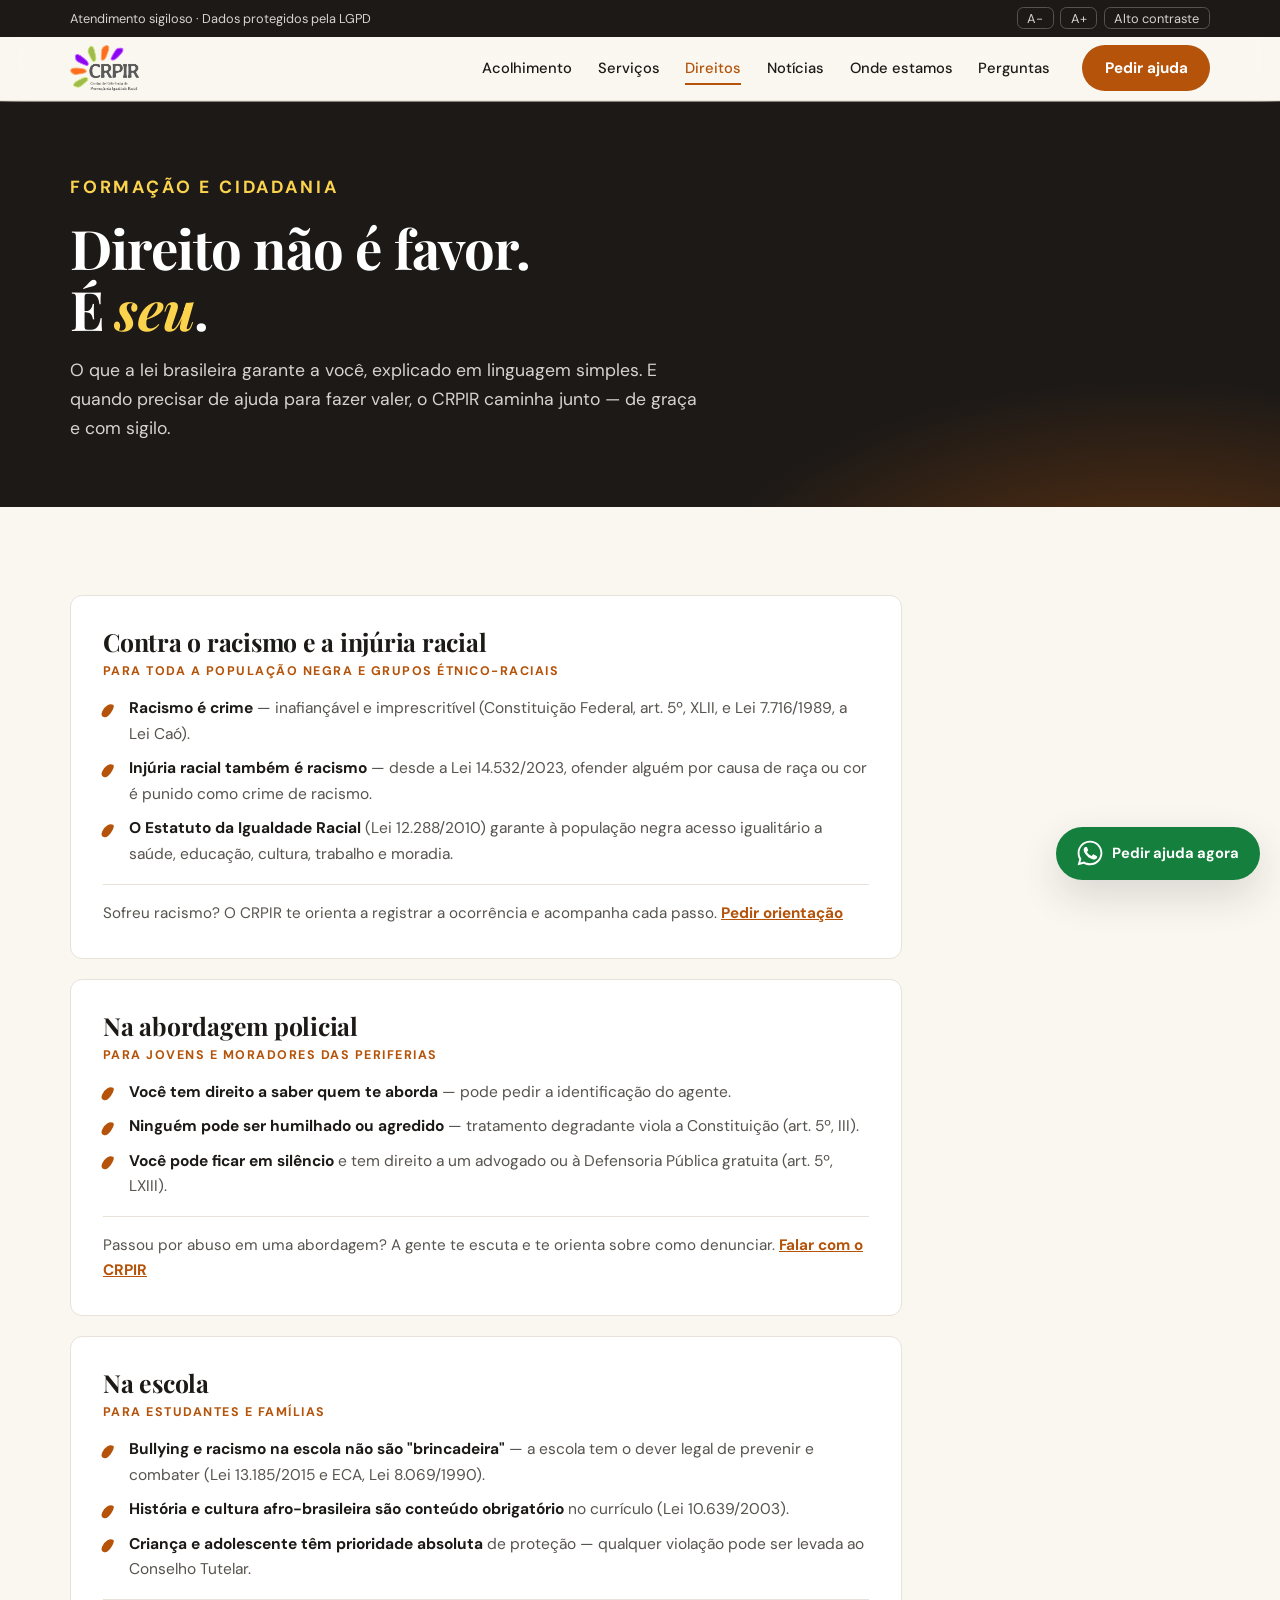
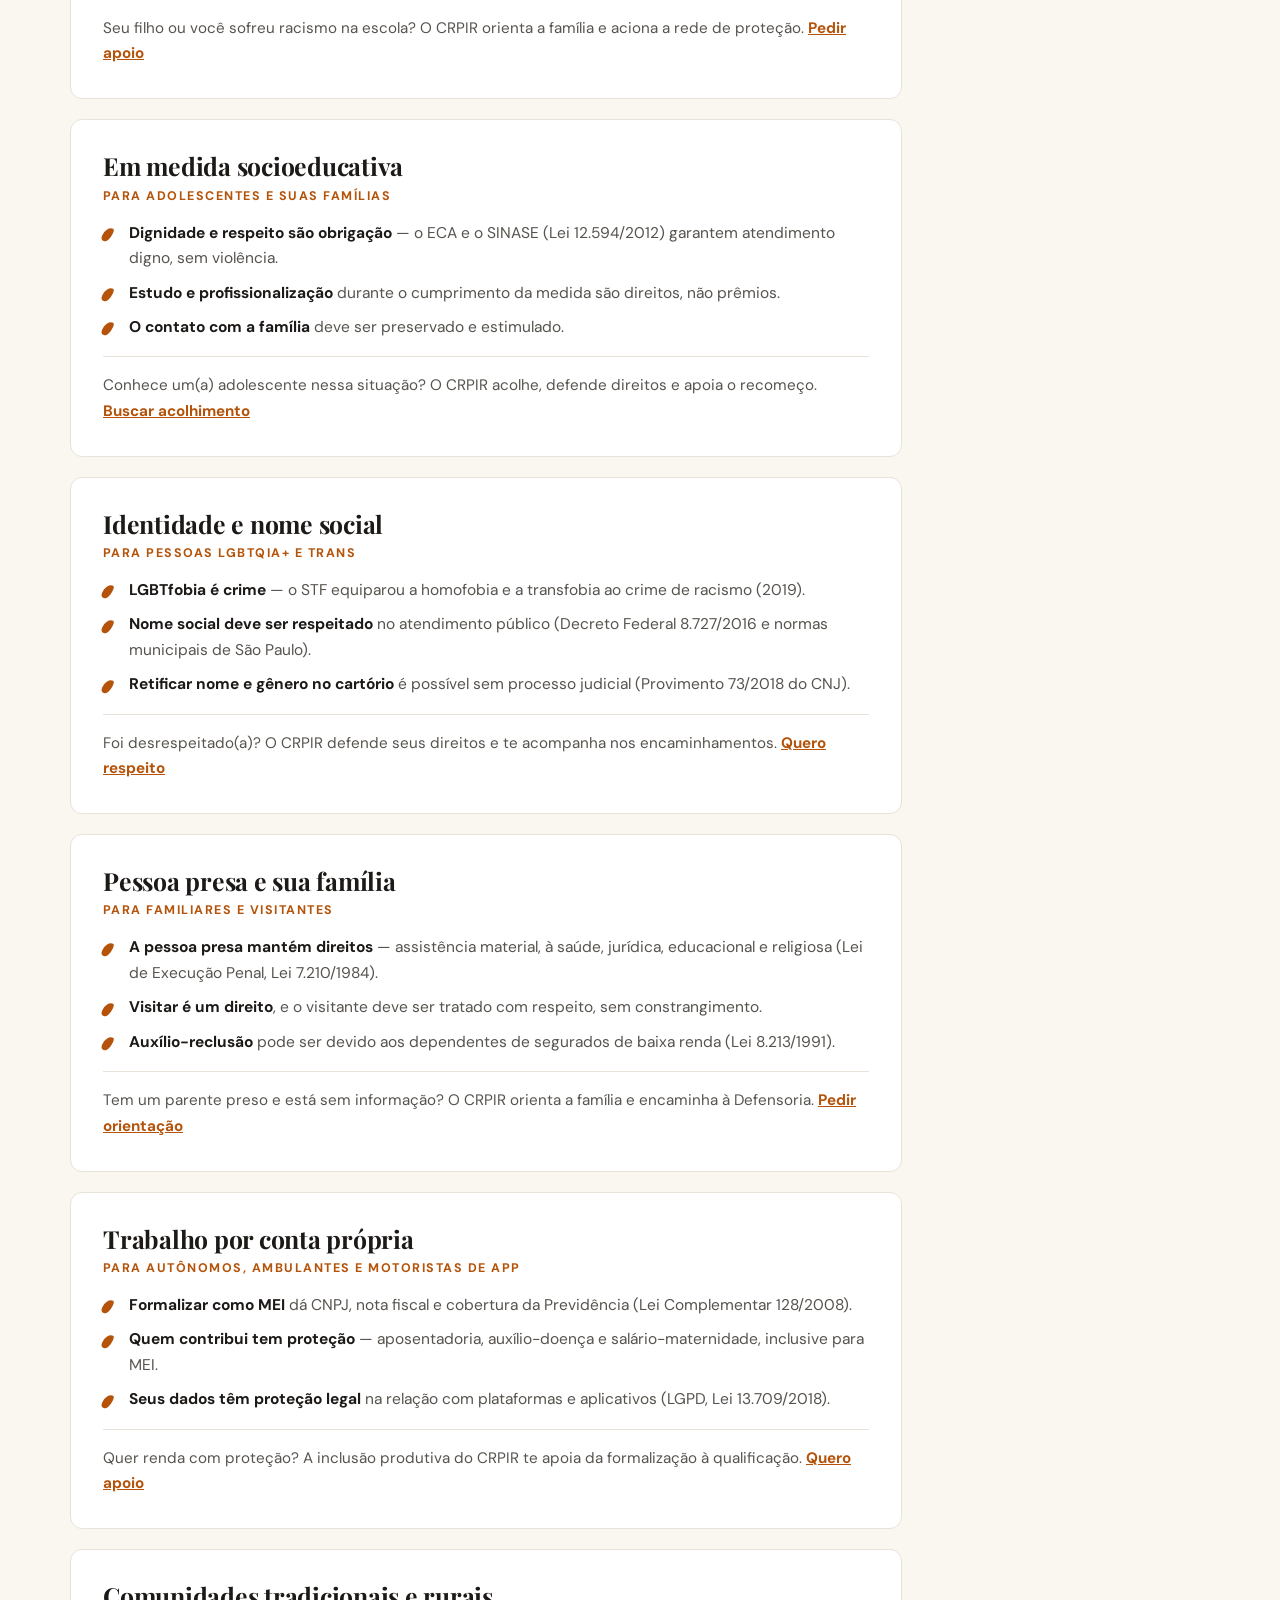
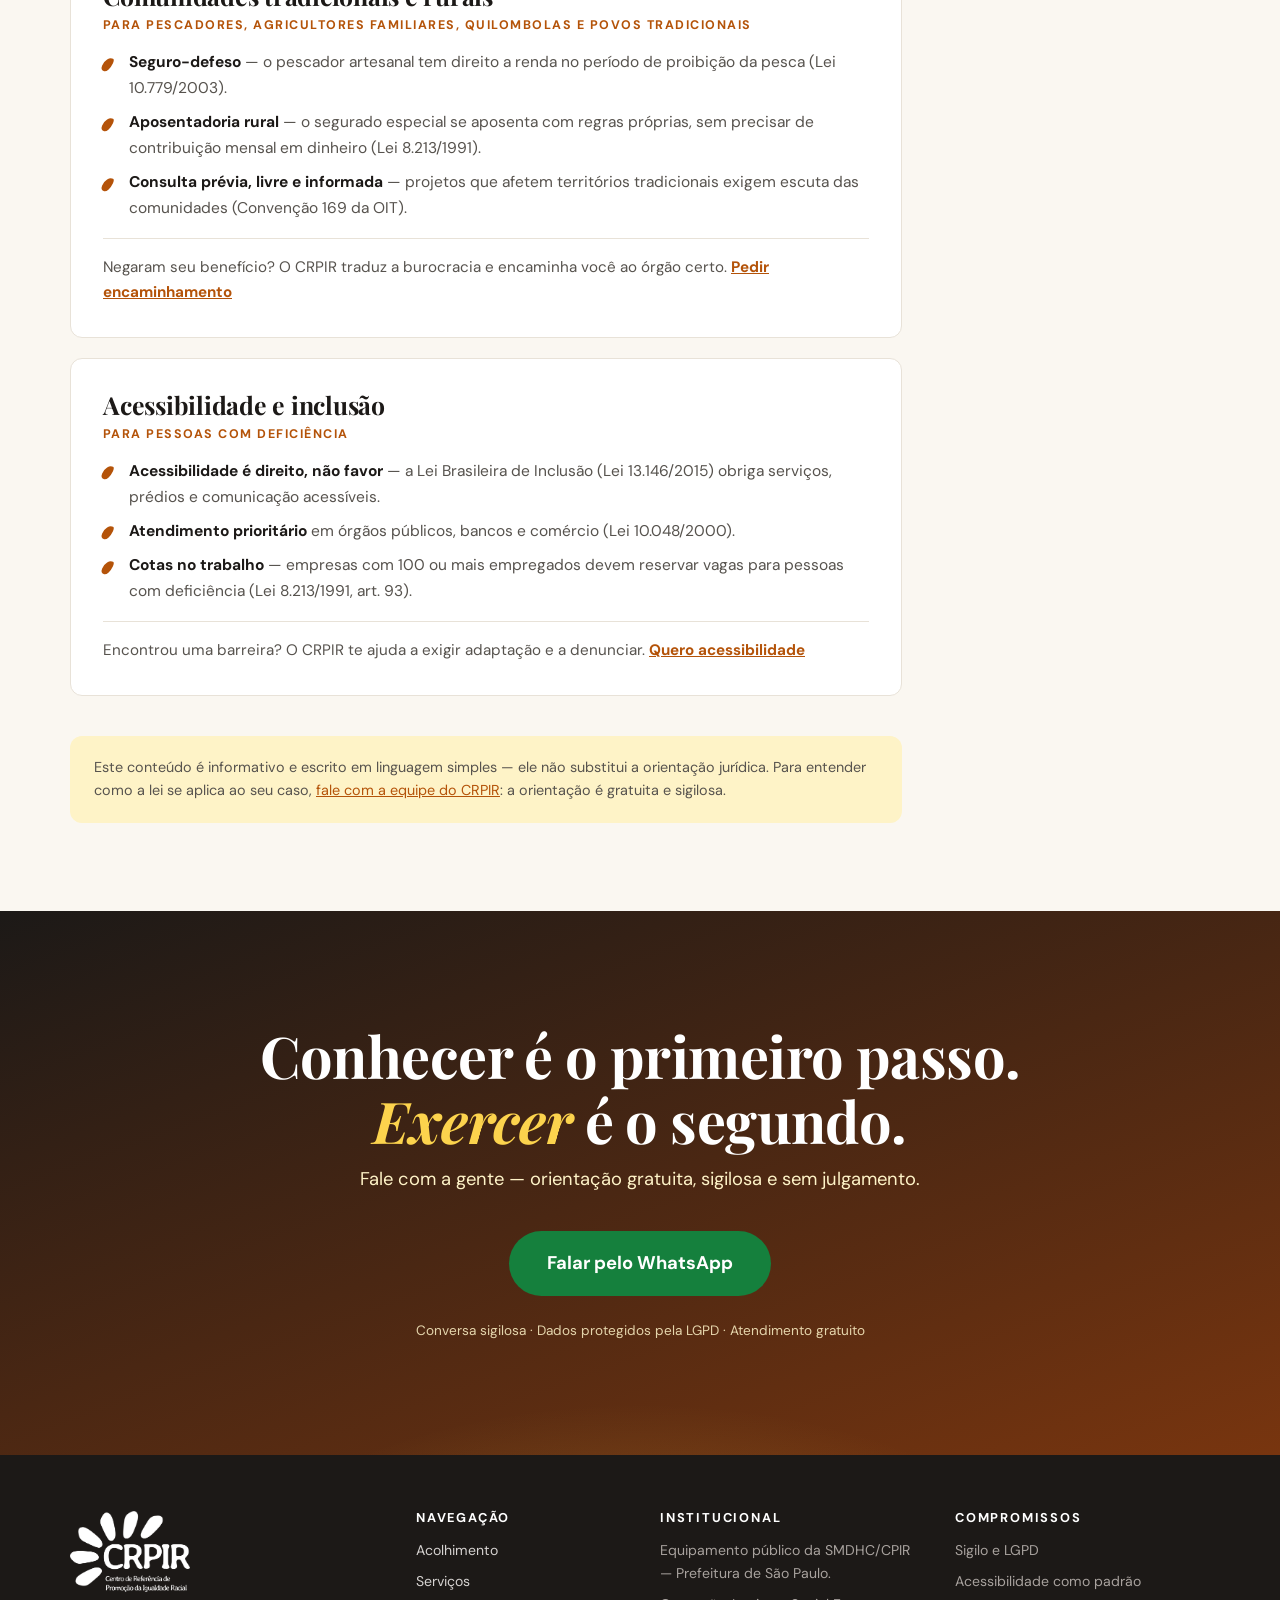
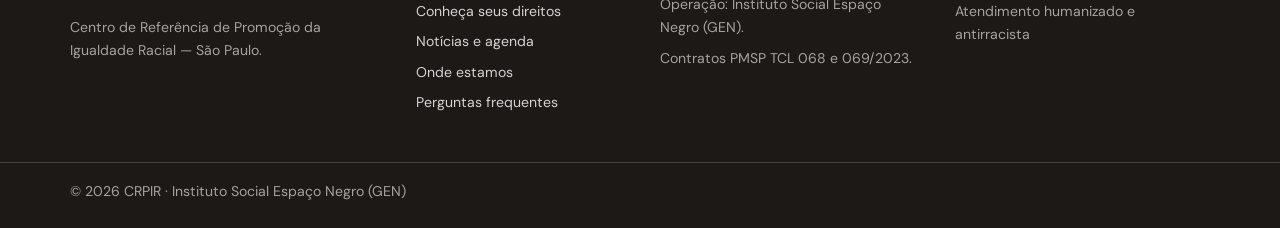
==== direitos.html @ 60990cb2 "feat: site institucional do CRPIR Páginas: início, conheça seus direitos e notícias/agenda. Identida" ====
<!DOCTYPE html>
<html lang="pt-BR">
<head>
  <meta charset="UTF-8">
  <meta name="viewport" content="width=device-width, initial-scale=1.0">

  <title>Conheça seus direitos — CRPIR São Paulo | Leis contra racismo, LGBTfobia e discriminação</title>
  <meta name="description" content="Racismo é crime. Conheça em linguagem simples os seus direitos: abordagem policial, escola, nome social, pessoa presa e família, trabalho, comunidades tradicionais e pessoas com deficiência. Orientação gratuita do CRPIR.">
  <meta name="robots" content="index, follow">
  <meta name="author" content="Instituto Social Espaço Negro (GEN)">
  <!-- Domínio gratuito do GitHub Pages — trocar pelas URLs definitivas quando houver domínio próprio -->
  <link rel="canonical" href="https://umojainfinity.github.io/crpir/direitos.html">

  <meta property="og:type" content="article">
  <meta property="og:locale" content="pt_BR">
  <meta property="og:title" content="Conheça seus direitos — CRPIR São Paulo">
  <meta property="og:description" content="O que a lei garante a você em cada situação — explicado em linguagem simples, sem juridiquês.">
  <meta property="og:url" content="https://umojainfinity.github.io/crpir/direitos.html">
  <meta property="og:site_name" content="CRPIR São Paulo">
  <meta property="og:image" content="https://umojainfinity.github.io/crpir/assets/logo-crpir.png">

  <link rel="icon" type="image/png" href="assets/logo-crpir.png">
  <meta name="theme-color" content="#1C1917">

  <link rel="preconnect" href="https://fonts.googleapis.com">
  <link rel="preconnect" href="https://fonts.gstatic.com" crossorigin>
  <link href="https://fonts.googleapis.com/css2?family=Playfair+Display:ital,wght@0,600;0,700;0,800;1,600;1,700&family=DM+Sans:opsz,wght@9..40,400;9..40,500;9..40,700&display=swap" rel="stylesheet">

  <link rel="stylesheet" href="css/style.css">

  <script type="application/ld+json">
  {
    "@context": "https://schema.org",
    "@type": "WebPage",
    "name": "Conheça seus direitos — CRPIR São Paulo",
    "description": "Direitos da população negra e de grupos historicamente excluídos, explicados em linguagem simples.",
    "isPartOf": { "@id": "https://umojainfinity.github.io/crpir/#org" },
    "breadcrumb": {
      "@type": "BreadcrumbList",
      "itemListElement": [
        { "@type": "ListItem", "position": 1, "name": "Início", "item": "https://umojainfinity.github.io/crpir/" },
        { "@type": "ListItem", "position": 2, "name": "Conheça seus direitos", "item": "https://umojainfinity.github.io/crpir/direitos.html" }
      ]
    }
  }
  </script>
</head>
<body>
  <a class="pular-conteudo" href="#conteudo">Pular para o conteúdo</a>

  <div class="barra-topo" role="region" aria-label="Opções de acessibilidade">
    <div class="container barra-topo__inner">
      <span class="barra-topo__selo">Atendimento sigiloso · Dados protegidos pela LGPD</span>
      <div class="barra-topo__botoes">
        <button type="button" id="btn-fonte-menos" aria-label="Diminuir tamanho da letra">A−</button>
        <button type="button" id="btn-fonte-mais" aria-label="Aumentar tamanho da letra">A+</button>
        <button type="button" id="btn-contraste" aria-pressed="false" aria-label="Ativar alto contraste">Alto contraste</button>
      </div>
    </div>
  </div>

  <header class="cabecalho">
    <div class="container cabecalho__inner">
      <a href="index.html" class="cabecalho__marca" aria-label="CRPIR — Página inicial">
        <img src="assets/logo-crpir.png" alt="Logotipo do CRPIR — Centro de Referência de Promoção da Igualdade Racial" width="69" height="46">
      </a>
      <nav class="cabecalho__nav" id="menu-principal" aria-label="Navegação principal">
        <ul>
          <li><a href="index.html#acolhimento">Acolhimento</a></li>
          <li><a href="index.html#servicos">Serviços</a></li>
          <li><a href="direitos.html" aria-current="page">Direitos</a></li>
          <li><a href="noticias.html">Notícias</a></li>
          <li><a href="index.html#onde-estamos">Onde estamos</a></li>
          <li><a href="index.html#perguntas">Perguntas</a></li>
        </ul>
      </nav>
      <a class="botao botao--primario cabecalho__cta" href="index.html#pedir-ajuda">Pedir ajuda</a>
      <button class="cabecalho__menu-btn" type="button" aria-expanded="false" aria-controls="menu-principal" aria-label="Abrir menu">
        <span></span><span></span>
      </button>
    </div>
  </header>

  <main id="conteudo">

    <section class="pagina-hero" aria-labelledby="titulo-pagina">
      <div class="container">
        <p class="rotulo rotulo--claro">Formação e cidadania</p>
        <h1 id="titulo-pagina">Direito não é favor.<br>É <em>seu</em>.</h1>
        <p>O que a lei brasileira garante a você, explicado em linguagem simples. E quando precisar de ajuda para fazer valer, o CRPIR caminha junto — de graça e com sigilo.</p>
      </div>
    </section>

    <section class="direitos" aria-label="Direitos por situação">
      <div class="container">
        <div class="direitos__lista">

          <article class="bloco-direito" data-reveal>
            <h2>Contra o racismo e a injúria racial</h2>
            <p class="bloco-direito__situacao">Para toda a população negra e grupos étnico-raciais</p>
            <ul>
              <li><strong>Racismo é crime</strong> — inafiançável e imprescritível (Constituição Federal, art. 5º, XLII, e Lei 7.716/1989, a Lei Caó).</li>
              <li><strong>Injúria racial também é racismo</strong> — desde a Lei 14.532/2023, ofender alguém por causa de raça ou cor é punido como crime de racismo.</li>
              <li><strong>O Estatuto da Igualdade Racial</strong> (Lei 12.288/2010) garante à população negra acesso igualitário a saúde, educação, cultura, trabalho e moradia.</li>
            </ul>
            <p class="bloco-direito__crpir">Sofreu racismo? O CRPIR te orienta a registrar a ocorrência e acompanha cada passo. <a href="index.html#pedir-ajuda">Pedir orientação</a></p>
          </article>

          <article class="bloco-direito" data-reveal>
            <h2>Na abordagem policial</h2>
            <p class="bloco-direito__situacao">Para jovens e moradores das periferias</p>
            <ul>
              <li><strong>Você tem direito a saber quem te aborda</strong> — pode pedir a identificação do agente.</li>
              <li><strong>Ninguém pode ser humilhado ou agredido</strong> — tratamento degradante viola a Constituição (art. 5º, III).</li>
              <li><strong>Você pode ficar em silêncio</strong> e tem direito a um advogado ou à Defensoria Pública gratuita (art. 5º, LXIII).</li>
            </ul>
            <p class="bloco-direito__crpir">Passou por abuso em uma abordagem? A gente te escuta e te orienta sobre como denunciar. <a href="index.html#pedir-ajuda">Falar com o CRPIR</a></p>
          </article>

          <article class="bloco-direito" data-reveal>
            <h2>Na escola</h2>
            <p class="bloco-direito__situacao">Para estudantes e famílias</p>
            <ul>
              <li><strong>Bullying e racismo na escola não são "brincadeira"</strong> — a escola tem o dever legal de prevenir e combater (Lei 13.185/2015 e ECA, Lei 8.069/1990).</li>
              <li><strong>História e cultura afro-brasileira são conteúdo obrigatório</strong> no currículo (Lei 10.639/2003).</li>
              <li><strong>Criança e adolescente têm prioridade absoluta</strong> de proteção — qualquer violação pode ser levada ao Conselho Tutelar.</li>
            </ul>
            <p class="bloco-direito__crpir">Seu filho ou você sofreu racismo na escola? O CRPIR orienta a família e aciona a rede de proteção. <a href="index.html#pedir-ajuda">Pedir apoio</a></p>
          </article>

          <article class="bloco-direito" data-reveal>
            <h2>Em medida socioeducativa</h2>
            <p class="bloco-direito__situacao">Para adolescentes e suas famílias</p>
            <ul>
              <li><strong>Dignidade e respeito são obrigação</strong> — o ECA e o SINASE (Lei 12.594/2012) garantem atendimento digno, sem violência.</li>
              <li><strong>Estudo e profissionalização</strong> durante o cumprimento da medida são direitos, não prêmios.</li>
              <li><strong>O contato com a família</strong> deve ser preservado e estimulado.</li>
            </ul>
            <p class="bloco-direito__crpir">Conhece um(a) adolescente nessa situação? O CRPIR acolhe, defende direitos e apoia o recomeço. <a href="index.html#pedir-ajuda">Buscar acolhimento</a></p>
          </article>

          <article class="bloco-direito" data-reveal>
            <h2>Identidade e nome social</h2>
            <p class="bloco-direito__situacao">Para pessoas LGBTQIA+ e trans</p>
            <ul>
              <li><strong>LGBTfobia é crime</strong> — o STF equiparou a homofobia e a transfobia ao crime de racismo (2019).</li>
              <li><strong>Nome social deve ser respeitado</strong> no atendimento público (Decreto Federal 8.727/2016 e normas municipais de São Paulo).</li>
              <li><strong>Retificar nome e gênero no cartório</strong> é possível sem processo judicial (Provimento 73/2018 do CNJ).</li>
            </ul>
            <p class="bloco-direito__crpir">Foi desrespeitado(a)? O CRPIR defende seus direitos e te acompanha nos encaminhamentos. <a href="index.html#pedir-ajuda">Quero respeito</a></p>
          </article>

          <article class="bloco-direito" data-reveal>
            <h2>Pessoa presa e sua família</h2>
            <p class="bloco-direito__situacao">Para familiares e visitantes</p>
            <ul>
              <li><strong>A pessoa presa mantém direitos</strong> — assistência material, à saúde, jurídica, educacional e religiosa (Lei de Execução Penal, Lei 7.210/1984).</li>
              <li><strong>Visitar é um direito</strong>, e o visitante deve ser tratado com respeito, sem constrangimento.</li>
              <li><strong>Auxílio-reclusão</strong> pode ser devido aos dependentes de segurados de baixa renda (Lei 8.213/1991).</li>
            </ul>
            <p class="bloco-direito__crpir">Tem um parente preso e está sem informação? O CRPIR orienta a família e encaminha à Defensoria. <a href="index.html#pedir-ajuda">Pedir orientação</a></p>
          </article>

          <article class="bloco-direito" data-reveal>
            <h2>Trabalho por conta própria</h2>
            <p class="bloco-direito__situacao">Para autônomos, ambulantes e motoristas de app</p>
            <ul>
              <li><strong>Formalizar como MEI</strong> dá CNPJ, nota fiscal e cobertura da Previdência (Lei Complementar 128/2008).</li>
              <li><strong>Quem contribui tem proteção</strong> — aposentadoria, auxílio-doença e salário-maternidade, inclusive para MEI.</li>
              <li><strong>Seus dados têm proteção legal</strong> na relação com plataformas e aplicativos (LGPD, Lei 13.709/2018).</li>
            </ul>
            <p class="bloco-direito__crpir">Quer renda com proteção? A inclusão produtiva do CRPIR te apoia da formalização à qualificação. <a href="index.html#pedir-ajuda">Quero apoio</a></p>
          </article>

          <article class="bloco-direito" data-reveal>
            <h2>Comunidades tradicionais e rurais</h2>
            <p class="bloco-direito__situacao">Para pescadores, agricultores familiares, quilombolas e povos tradicionais</p>
            <ul>
              <li><strong>Seguro-defeso</strong> — o pescador artesanal tem direito a renda no período de proibição da pesca (Lei 10.779/2003).</li>
              <li><strong>Aposentadoria rural</strong> — o segurado especial se aposenta com regras próprias, sem precisar de contribuição mensal em dinheiro (Lei 8.213/1991).</li>
              <li><strong>Consulta prévia, livre e informada</strong> — projetos que afetem territórios tradicionais exigem escuta das comunidades (Convenção 169 da OIT).</li>
            </ul>
            <p class="bloco-direito__crpir">Negaram seu benefício? O CRPIR traduz a burocracia e encaminha você ao órgão certo. <a href="index.html#pedir-ajuda">Pedir encaminhamento</a></p>
          </article>

          <article class="bloco-direito" data-reveal>
            <h2>Acessibilidade e inclusão</h2>
            <p class="bloco-direito__situacao">Para pessoas com deficiência</p>
            <ul>
              <li><strong>Acessibilidade é direito, não favor</strong> — a Lei Brasileira de Inclusão (Lei 13.146/2015) obriga serviços, prédios e comunicação acessíveis.</li>
              <li><strong>Atendimento prioritário</strong> em órgãos públicos, bancos e comércio (Lei 10.048/2000).</li>
              <li><strong>Cotas no trabalho</strong> — empresas com 100 ou mais empregados devem reservar vagas para pessoas com deficiência (Lei 8.213/1991, art. 93).</li>
            </ul>
            <p class="bloco-direito__crpir">Encontrou uma barreira? O CRPIR te ajuda a exigir adaptação e a denunciar. <a href="index.html#pedir-ajuda">Quero acessibilidade</a></p>
          </article>

        </div>

        <p class="aviso-legal" data-reveal>
          Este conteúdo é informativo e escrito em linguagem simples — ele não substitui a orientação jurídica.
          Para entender como a lei se aplica ao seu caso, <a href="index.html#pedir-ajuda">fale com a equipe do CRPIR</a>: a orientação é gratuita e sigilosa.
        </p>
      </div>
    </section>

    <section class="cta-final" id="pedir-ajuda-pagina" aria-labelledby="cta-titulo">
      <div class="container cta-final__inner" data-reveal>
        <h2 id="cta-titulo">Conhecer é o primeiro passo.<br><em>Exercer</em> é o segundo.</h2>
        <p>Fale com a gente — orientação gratuita, sigilosa e sem julgamento.</p>
        <!-- ATENÇÃO: número de WhatsApp é placeholder -->
        <a class="botao botao--whatsapp botao--grande" href="https://wa.me/5511900000000?text=Ol%C3%A1%2C%20quero%20orienta%C3%A7%C3%A3o%20sobre%20meus%20direitos." rel="noopener" target="_blank">
          Falar pelo WhatsApp
        </a>
        <p class="cta-final__sigilo">Conversa sigilosa · Dados protegidos pela LGPD · Atendimento gratuito</p>
      </div>
    </section>
  </main>

  <footer class="rodape">
    <div class="container rodape__inner">
      <div class="rodape__col rodape__marca">
        <img src="assets/logo-crpir-branco.png" alt="Logotipo do CRPIR em branco" width="120" height="81" loading="lazy">
        <p>Centro de Referência de Promoção da Igualdade Racial — São Paulo.</p>
      </div>
      <div class="rodape__col">
        <h3>Navegação</h3>
        <ul>
          <li><a href="index.html#acolhimento">Acolhimento</a></li>
          <li><a href="index.html#servicos">Serviços</a></li>
          <li><a href="direitos.html">Conheça seus direitos</a></li>
          <li><a href="noticias.html">Notícias e agenda</a></li>
          <li><a href="index.html#onde-estamos">Onde estamos</a></li>
          <li><a href="index.html#perguntas">Perguntas frequentes</a></li>
        </ul>
      </div>
      <div class="rodape__col">
        <h3>Institucional</h3>
        <p>Equipamento público da SMDHC/CPIR — Prefeitura de São Paulo.</p>
        <p>Operação: Instituto Social Espaço Negro (GEN).</p>
        <p>Contratos PMSP TCL 068 e 069/2023.</p>
      </div>
      <div class="rodape__col">
        <h3>Compromissos</h3>
        <p>Sigilo e LGPD</p>
        <p>Acessibilidade como padrão</p>
        <p>Atendimento humanizado e antirracista</p>
      </div>
    </div>
    <div class="rodape__base">
      <div class="container">
        <p>© <span id="ano-atual">2026</span> CRPIR · Instituto Social Espaço Negro (GEN)</p>
      </div>
    </div>
  </footer>

  <!-- Botão flutuante do WhatsApp — ATENÇÃO: número placeholder -->
  <a class="whatsapp-flutuante" href="https://wa.me/5511900000000?text=Ol%C3%A1%2C%20quero%20orienta%C3%A7%C3%A3o%20sobre%20meus%20direitos." rel="noopener" target="_blank" aria-label="Falar com o CRPIR pelo WhatsApp">
    <svg viewBox="0 0 32 32" width="26" height="26" aria-hidden="true" fill="currentColor"><path d="M16 .8C7.6.8.8 7.6.8 16c0 2.7.7 5.3 2 7.6L.8 31.2l7.8-2c2.2 1.2 4.7 1.9 7.4 1.9 8.4 0 15.2-6.8 15.2-15.2S24.4.8 16 .8zm0 27.7c-2.4 0-4.7-.6-6.7-1.8l-.5-.3-4.6 1.2 1.2-4.5-.3-.5c-1.3-2-2-4.4-2-6.8C3.1 8.9 8.9 3.1 16 3.1S28.9 8.9 28.9 16 23.1 28.5 16 28.5zm7.1-9.5c-.4-.2-2.3-1.1-2.6-1.3-.4-.1-.6-.2-.9.2-.3.4-1 1.3-1.2 1.5-.2.3-.4.3-.8.1-.4-.2-1.6-.6-3.1-1.9-1.1-1-1.9-2.3-2.1-2.6-.2-.4 0-.6.2-.8.2-.2.4-.4.6-.7.2-.2.3-.4.4-.7.1-.3.1-.5 0-.7-.1-.2-.9-2.1-1.2-2.9-.3-.8-.6-.7-.9-.7h-.8c-.3 0-.7.1-1.1.5-.4.4-1.4 1.4-1.4 3.4s1.5 3.9 1.7 4.2c.2.3 2.9 4.4 7 6.2 1 .4 1.7.7 2.3.9 1 .3 1.9.3 2.6.2.8-.1 2.3-1 2.7-1.9.3-.9.3-1.7.2-1.9-.1-.2-.4-.3-.8-.5z"/></svg>
    <span class="whatsapp-flutuante__texto">Pedir ajuda agora</span>
  </a>

  <script src="js/main.js" defer></script>
</body>
</html>
---- css/style.css ----
/* ==========================================================================
   CRPIR — redesign editorial
   Base do guia de marca (Personas_CRPIR_v10): âmbar #B45309 · âmbar escuro
   #78350F · âmbar médio #FCD34D · areia #FEF3C7 · tinta #1C1917 · esmeralda
   #15803D · Playfair Display + DM Sans · cantos 0.75rem.
   Assinatura visual: as pétalas do logotipo (roxo, laranja, verde) usadas
   como sistema gráfico — leque no hero e marcadores nos cards.
   ========================================================================== */

:root {
  --tinta: #1C1917;
  --tinta-suave: #292524;
  --ambar: #B45309;
  --ambar-escuro: #78350F;
  --ambar-medio: #FCD34D;
  --areia: #FEF3C7;
  --papel: #FAF7F1;
  --branco: #FFFFFF;
  --esmeralda: #15803D;
  --cinza-texto: #57534E;
  --hairline: #E8E2D8;

  /* pétalas do logotipo */
  --petala-roxa: #9333EA;
  --petala-laranja: #F97316;
  --petala-verde: #84CC16;

  --raio: 0.75rem;
  --sombra: 0 2px 12px rgba(28, 25, 23, 0.06);
  --sombra-alta: 0 16px 40px rgba(28, 25, 23, 0.14);
  --fonte-titulo: "Playfair Display", Georgia, serif;
  --fonte-corpo: "DM Sans", -apple-system, "Segoe UI", sans-serif;
  --transicao: 0.55s cubic-bezier(0.22, 1, 0.36, 1);
}

body.alto-contraste {
  --tinta: #000000;
  --tinta-suave: #000000;
  --ambar: #7c3a00;
  --ambar-escuro: #4a2000;
  --papel: #ffffff;
  --areia: #ffffff;
  --branco: #ffffff;
  --cinza-texto: #000000;
  --hairline: #000000;
  --sombra: 0 0 0 2px #000;
  --sombra-alta: 0 0 0 3px #000;
}

* { margin: 0; padding: 0; box-sizing: border-box; }

html { scroll-behavior: smooth; }

body {
  font-family: var(--fonte-corpo);
  font-size: calc(1rem * var(--escala-fonte, 1));
  line-height: 1.65;
  color: var(--cinza-texto);
  background: var(--papel);
}

img { max-width: 100%; height: auto; }
ul, ol { list-style: none; }
a { color: var(--ambar); }

.container {
  width: min(1140px, 100% - 3rem);
  margin-inline: auto;
}

h1, h2, h3 {
  font-family: var(--fonte-titulo);
  color: var(--tinta);
  line-height: 1.12;
  font-weight: 700;
}

h2 {
  font-size: clamp(1.9rem, 3.6vw, 2.8rem);
  letter-spacing: -0.01em;
  margin-bottom: 0.75rem;
}
h2 em, h1 em {
  font-style: italic;
  color: var(--ambar);
}

.rotulo {
  font-size: 0.78rem;
  font-weight: 700;
  text-transform: uppercase;
  letter-spacing: 0.16em;
  color: var(--ambar);
  margin-bottom: 1rem;
}
.rotulo--claro { color: var(--ambar-medio); }

.secao-cabeca { max-width: 44rem; margin-bottom: 3rem; }
.secao-subtitulo { font-size: 1.1rem; }

section { padding: 5.5rem 0; }

/* --- Revelação ao rolar ---------------------------------------------------- */

[data-reveal] {
  opacity: 0;
  transform: translateY(26px);
  transition: opacity var(--transicao), transform var(--transicao);
}
[data-reveal].visivel {
  opacity: 1;
  transform: none;
}

/* --- Acessibilidade --------------------------------------------------------- */

.pular-conteudo {
  position: absolute;
  left: -9999px;
  top: 0;
  background: var(--tinta);
  color: var(--branco);
  padding: 0.75rem 1.25rem;
  z-index: 100;
  border-radius: 0 0 var(--raio) 0;
}
.pular-conteudo:focus { left: 0; }

:focus-visible {
  outline: 3px solid var(--ambar);
  outline-offset: 2px;
}

.barra-topo {
  background: var(--tinta);
  color: #D6D3D1;
  font-size: 0.8rem;
  padding: 0.45rem 0;
}
.barra-topo__inner {
  display: flex;
  justify-content: space-between;
  align-items: center;
  gap: 1rem;
  flex-wrap: wrap;
}
.barra-topo__botoes { display: flex; gap: 0.4rem; }
.barra-topo button {
  background: transparent;
  color: #D6D3D1;
  border: 1px solid #57534E;
  border-radius: 0.4rem;
  padding: 0.1rem 0.6rem;
  font-size: 0.8rem;
  font-family: var(--fonte-corpo);
  cursor: pointer;
}
.barra-topo button:hover,
.barra-topo button[aria-pressed="true"] {
  background: var(--areia);
  border-color: var(--areia);
  color: var(--tinta);
}

/* --- Botões -------------------------------------------------------------------- */

.botao {
  display: inline-block;
  padding: 0.85rem 1.7rem;
  border-radius: 999px;
  font-weight: 700;
  font-size: 0.95rem;
  text-decoration: none;
  transition: transform 0.18s ease, box-shadow 0.18s ease, background 0.18s ease;
}
.botao:hover { transform: translateY(-2px); box-shadow: var(--sombra-alta); }

.botao--primario { background: var(--ambar); color: var(--branco); }
.botao--primario:hover { background: var(--ambar-escuro); }
.botao--whatsapp { background: var(--esmeralda); color: var(--branco); }
.botao--fantasma {
  background: transparent;
  color: var(--areia);
  border: 1.5px solid rgba(254, 243, 199, 0.45);
}
.botao--fantasma:hover { border-color: var(--areia); box-shadow: none; }
.botao--grande { font-size: 1.15rem; padding: 1.1rem 2.4rem; }

/* --- Cabeçalho --------------------------------------------------------------------- */

.cabecalho {
  position: sticky;
  top: 0;
  z-index: 50;
  background: rgba(250, 247, 241, 0.88);
  backdrop-filter: blur(12px) saturate(1.4);
  -webkit-backdrop-filter: blur(12px) saturate(1.4);
  border-bottom: 1px solid var(--hairline);
}
body.alto-contraste .cabecalho { background: var(--branco); }

.cabecalho__inner {
  display: flex;
  align-items: center;
  gap: 2rem;
  padding: 0.55rem 0;
}
.cabecalho__marca img { height: 46px; width: auto; display: block; }
.cabecalho__nav { margin-left: auto; }
.cabecalho__nav ul { display: flex; gap: 1.6rem; }
.cabecalho__nav a {
  color: var(--tinta);
  text-decoration: none;
  font-weight: 500;
  font-size: 0.92rem;
  padding: 0.3rem 0;
  border-bottom: 2px solid transparent;
}
.cabecalho__nav a:hover { border-bottom-color: var(--ambar); color: var(--ambar); }
.cabecalho__cta { white-space: nowrap; padding: 0.65rem 1.4rem; }

.cabecalho__menu-btn {
  display: none;
  flex-direction: column;
  justify-content: center;
  gap: 6px;
  width: 44px;
  height: 44px;
  background: none;
  border: none;
  cursor: pointer;
  margin-left: auto;
}
.cabecalho__menu-btn span {
  width: 24px;
  height: 2px;
  background: var(--tinta);
  margin-inline: auto;
  transition: transform 0.25s ease;
}
.cabecalho__menu-btn[aria-expanded="true"] span:first-child { transform: translateY(4px) rotate(45deg); }
.cabecalho__menu-btn[aria-expanded="true"] span:last-child { transform: translateY(-4px) rotate(-45deg); }

/* --- Hero ------------------------------------------------------------------------------ */

.hero {
  background:
    radial-gradient(70rem 36rem at 88% 118%, rgba(180, 83, 9, 0.55), transparent 60%),
    radial-gradient(40rem 24rem at -10% -30%, rgba(120, 53, 15, 0.5), transparent 65%),
    var(--tinta);
  color: #E7E5E4;
  padding: 6.5rem 0 5.5rem;
  overflow: hidden;
}
.hero__inner {
  display: grid;
  grid-template-columns: 1.25fr 0.75fr;
  gap: 3rem;
  align-items: center;
}
.hero h1 {
  color: var(--branco);
  font-size: clamp(2.4rem, 5.4vw, 4.3rem);
  letter-spacing: -0.015em;
  margin-bottom: 1.5rem;
}
.hero h1 em { color: var(--ambar-medio); }
.hero__texto {
  font-size: 1.15rem;
  max-width: 34rem;
  margin-bottom: 2.25rem;
  color: #D6D3D1;
}
.hero__acoes { display: flex; gap: 0.9rem; flex-wrap: wrap; }

.hero__petalas { text-align: center; }
.hero__petalas svg { width: min(380px, 100%); height: auto; }

.petala {
  transform-box: fill-box;
  transform-origin: bottom center;
  opacity: 0;
  animation: florescer 0.9s cubic-bezier(0.34, 1.4, 0.64, 1) forwards;
}
.petala--roxa { fill: var(--petala-roxa); }
.petala--laranja { fill: var(--petala-laranja); }
.petala--verde { fill: var(--petala-verde); }
.p1 { animation-delay: 0.15s; }
.p2 { animation-delay: 0.3s; }
.p3 { animation-delay: 0.45s; }
.p4 { animation-delay: 0.6s; }
.p5 { animation-delay: 0.75s; }
.p6 { animation-delay: 0.9s; }

@keyframes florescer {
  from { opacity: 0; scale: 0.2; }
  to { opacity: 1; scale: 1; }
}

.hero__ubuntu {
  font-family: var(--fonte-titulo);
  font-style: italic;
  font-size: 1.25rem;
  color: var(--areia);
  margin-top: 0.5rem;
}
.hero__ubuntu span {
  display: block;
  font-family: var(--fonte-corpo);
  font-style: normal;
  font-size: 0.75rem;
  text-transform: uppercase;
  letter-spacing: 0.16em;
  color: #A8A29E;
  margin-top: 0.4rem;
}

/* --- Cards de situação -------------------------------------------------------------------- */

.situacoes { background: var(--papel); }

.situacoes__grade {
  display: grid;
  grid-template-columns: repeat(auto-fill, minmax(255px, 1fr));
  gap: 1.1rem;
}
.cartao-situacao {
  background: var(--branco);
  border: 1px solid var(--hairline);
  border-radius: var(--raio);
  padding: 1.6rem 1.5rem 1.4rem;
  display: flex;
  flex-direction: column;
  gap: 0.55rem;
  transition: transform 0.22s ease, box-shadow 0.22s ease, border-color 0.22s ease;
}
.cartao-situacao:hover {
  transform: translateY(-4px);
  box-shadow: var(--sombra-alta);
  border-color: transparent;
}

/* pétala-marcador: a mesma forma orgânica do logotipo */
.cartao-situacao__petala {
  width: 18px;
  height: 30px;
  margin-bottom: 0.5rem;
  border-radius: 80% 20% 60% 40% / 70% 30% 70% 30%;
  transform: rotate(24deg);
}
.cartao-situacao__petala--roxa { background: var(--petala-roxa); }
.cartao-situacao__petala--laranja { background: var(--petala-laranja); }
.cartao-situacao__petala--verde { background: var(--petala-verde); }

.cartao-situacao h3 { font-size: 1.18rem; line-height: 1.25; }
.cartao-situacao p { font-size: 0.93rem; }
.cartao-situacao__link {
  margin-top: auto;
  padding-top: 0.6rem;
  font-weight: 700;
  font-size: 0.93rem;
  text-decoration: none;
}
.cartao-situacao__link::after {
  content: " →";
  transition: margin-left 0.18s ease;
}
.cartao-situacao__link:hover::after { margin-left: 4px; }

.situacoes__outro { margin-top: 2.5rem; font-size: 1.05rem; }

/* --- Serviços (lista editorial) -------------------------------------------------------------- */

.servicos { background: var(--branco); }

.servicos__inner {
  display: grid;
  grid-template-columns: 0.85fr 1.15fr;
  gap: 4rem;
  align-items: start;
}
.servicos__intro { position: sticky; top: 7rem; }
.servicos__intro .secao-subtitulo { margin-bottom: 2rem; }

.servicos__lista { counter-reset: servico; }
.servicos__lista li {
  counter-increment: servico;
  position: relative;
  padding: 1.75rem 0 1.75rem 4.4rem;
  border-bottom: 1px solid var(--hairline);
}
.servicos__lista li:first-child { border-top: 1px solid var(--hairline); }
.servicos__lista li::before {
  content: counter(servico, decimal-leading-zero);
  position: absolute;
  left: 0;
  top: 1.9rem;
  font-family: var(--fonte-titulo);
  font-style: italic;
  font-size: 1.5rem;
  color: var(--ambar);
}
.servicos__lista h3 { font-size: 1.35rem; margin-bottom: 0.35rem; }
.servicos__lista p { font-size: 0.98rem; max-width: 32rem; }

/* --- Jornada (linha do tempo) ------------------------------------------------------------------ */

.jornada { background: var(--papel); }

.jornada__passos {
  position: relative;
  max-width: 40rem;
  display: flex;
  flex-direction: column;
  gap: 2.2rem;
}
.jornada__passos::before {
  content: "";
  position: absolute;
  left: 1.35rem;
  top: 1.5rem;
  bottom: 1.5rem;
  width: 2px;
  background: linear-gradient(var(--ambar), var(--ambar-medio));
}
.passo {
  display: flex;
  gap: 1.5rem;
  align-items: flex-start;
  position: relative;
}
.passo__numero {
  flex: none;
  display: flex;
  align-items: center;
  justify-content: center;
  width: 2.75rem;
  height: 2.75rem;
  background: var(--ambar);
  color: var(--branco);
  border-radius: 50%;
  font-family: var(--fonte-titulo);
  font-style: italic;
  font-size: 1.2rem;
  box-shadow: 0 0 0 6px var(--papel);
  z-index: 1;
}
.passo h3 { font-size: 1.25rem; margin-bottom: 0.25rem; }
.passo p { max-width: 30rem; }

/* --- Faixa de impacto ----------------------------------------------------------------------------- */

.impacto {
  background:
    radial-gradient(60rem 30rem at 10% 130%, rgba(180, 83, 9, 0.5), transparent 60%),
    var(--tinta);
  color: #D6D3D1;
}
.impacto__titulo { color: var(--branco); }
.impacto .secao-cabeca { margin-bottom: 3.5rem; }

.impacto__numeros {
  display: grid;
  grid-template-columns: repeat(auto-fit, minmax(190px, 1fr));
  gap: 2.5rem 2rem;
  margin-bottom: 2.5rem;
}
.impacto__numeros li { border-left: 1px solid rgba(254, 243, 199, 0.25); padding-left: 1.5rem; }
.impacto__numeros strong {
  display: block;
  font-family: var(--fonte-titulo);
  font-size: clamp(2.6rem, 5vw, 3.8rem);
  font-weight: 700;
  color: var(--ambar-medio);
  line-height: 1;
  margin-bottom: 0.4rem;
}
.impacto__numeros span { font-size: 0.95rem; }
.impacto__nota { font-size: 0.85rem; opacity: 0.75; max-width: 38rem; }

/* --- Territórios -------------------------------------------------------------------------------------- */

.territorios { background: var(--branco); }

.territorios__grade {
  display: grid;
  grid-template-columns: repeat(auto-fit, minmax(290px, 1fr));
  gap: 1.25rem;
}
.cartao-territorio {
  background: var(--papel);
  border: 1px solid var(--hairline);
  border-radius: var(--raio);
  padding: 2rem;
}
.cartao-territorio h3 { font-size: 1.5rem; margin-bottom: 0.3rem; }
.cartao-territorio__bairros {
  color: var(--ambar-escuro);
  font-weight: 700;
  font-size: 0.95rem;
  margin-bottom: 0.9rem;
}
.cartao-territorio__contato { font-size: 0.9rem; }

.territorios__nota { margin-top: 2rem; font-size: 1.05rem; }

/* --- Quem somos ------------------------------------------------------------------------------------------ */

.quem-somos { background: var(--papel); }

.quem-somos__inner {
  display: grid;
  grid-template-columns: 1.15fr 0.85fr;
  gap: 4rem;
  align-items: center;
}
.quem-somos__texto p { margin-bottom: 1.1rem; }
.quem-somos__texto strong { color: var(--tinta); }
.quem-somos__contratos { font-size: 0.88rem; color: var(--ambar-escuro); }

.quem-somos__citacao blockquote p {
  font-family: var(--fonte-titulo);
  font-size: clamp(2.2rem, 4vw, 3.2rem);
  line-height: 1.15;
  color: var(--tinta);
  margin-bottom: 1.25rem;
}
.quem-somos__citacao em { color: var(--ambar); }
.quem-somos__citacao figcaption {
  font-size: 0.9rem;
  max-width: 20rem;
  border-top: 2px solid var(--ambar);
  padding-top: 0.9rem;
}

/* --- FAQ ----------------------------------------------------------------------------------------------------- */

.faq { background: var(--branco); }

.faq__inner {
  display: grid;
  grid-template-columns: 0.7fr 1.3fr;
  gap: 4rem;
  align-items: start;
}
.faq .secao-cabeca { margin-bottom: 0; position: sticky; top: 7rem; }

.faq details { border-bottom: 1px solid var(--hairline); }
.faq details:first-child { border-top: 1px solid var(--hairline); }
.faq summary {
  cursor: pointer;
  padding: 1.3rem 3rem 1.3rem 0;
  font-weight: 700;
  font-size: 1.05rem;
  color: var(--tinta);
  list-style: none;
  position: relative;
}
.faq summary::-webkit-details-marker { display: none; }
.faq summary::after {
  content: "+";
  position: absolute;
  right: 0.25rem;
  top: 50%;
  transform: translateY(-50%);
  font-family: var(--fonte-titulo);
  font-size: 1.5rem;
  color: var(--ambar);
  transition: transform 0.2s ease;
}
.faq details[open] summary::after { content: "−"; }
.faq details p { padding: 0 2.5rem 1.4rem 0; }

/* --- CTA final --------------------------------------------------------------------------------------------------- */

.cta-final {
  background:
    radial-gradient(50rem 28rem at 50% 140%, rgba(252, 211, 77, 0.28), transparent 60%),
    linear-gradient(160deg, var(--tinta), var(--ambar-escuro));
  color: var(--areia);
  text-align: center;
  padding: 7rem 0;
}
.cta-final h2 {
  color: var(--branco);
  font-size: clamp(2.3rem, 5vw, 3.6rem);
}
.cta-final h2 em { color: var(--ambar-medio); }
.cta-final p { font-size: 1.15rem; margin-top: 0.75rem; }
.cta-final .botao { margin-top: 2.25rem; }
.cta-final__sigilo {
  font-size: 0.85rem !important;
  opacity: 0.85;
  margin-top: 1.5rem !important;
}

/* --- Rodapé ----------------------------------------------------------------------------------------------------------- */

.rodape { background: var(--tinta); color: #A8A29E; }
.rodape a { color: #D6D3D1; text-decoration: none; }
.rodape a:hover { color: var(--ambar-medio); }

.rodape__inner {
  display: grid;
  grid-template-columns: 1.2fr 0.8fr 1fr 1fr;
  gap: 2.5rem;
  padding: 3.5rem 0 2.5rem;
}
.rodape h3 {
  color: var(--branco);
  font-size: 0.8rem;
  margin-bottom: 0.9rem;
  font-family: var(--fonte-corpo);
  text-transform: uppercase;
  letter-spacing: 0.14em;
}
.rodape p, .rodape li { font-size: 0.88rem; margin-bottom: 0.45rem; }
.rodape__marca img { width: 120px; margin-bottom: 1rem; }

.rodape__base {
  border-top: 1px solid #44403C;
  padding: 1.1rem 0;
  font-size: 0.78rem;
}

/* --- WhatsApp flutuante -------------------------------------------------------------------------------------------------- */

.whatsapp-flutuante {
  position: fixed;
  bottom: 1.25rem;
  right: 1.25rem;
  z-index: 60;
  display: flex;
  align-items: center;
  gap: 0.6rem;
  background: var(--esmeralda);
  color: var(--branco);
  padding: 0.85rem 1.3rem;
  border-radius: 999px;
  text-decoration: none;
  font-weight: 700;
  font-size: 0.92rem;
  box-shadow: var(--sombra-alta);
  transition: transform 0.15s ease;
}
.whatsapp-flutuante:hover { transform: scale(1.05); }

/* --- Conteúdos (chamada para Notícias e Direitos) ------------------------------------------------------------------------------ */

.conteudos { background: var(--branco); }

.conteudos__grade {
  display: grid;
  grid-template-columns: repeat(auto-fit, minmax(290px, 1fr));
  gap: 1.25rem;
}
.cartao-conteudo {
  display: flex;
  flex-direction: column;
  gap: 0.5rem;
  background: var(--papel);
  border: 1px solid var(--hairline);
  border-radius: var(--raio);
  padding: 2rem;
  text-decoration: none;
  color: var(--cinza-texto);
  transition: transform 0.22s ease, box-shadow 0.22s ease;
}
.cartao-conteudo:hover { transform: translateY(-4px); box-shadow: var(--sombra-alta); }
.cartao-conteudo .rotulo { margin-bottom: 0.25rem; }
.cartao-conteudo h3 { font-size: 1.5rem; }
.cartao-conteudo__link {
  margin-top: 0.75rem;
  font-weight: 700;
  color: var(--ambar);
}
.cartao-conteudo__link::after { content: " →"; }

/* --- Páginas internas (Notícias e Direitos) -------------------------------------------------------------------------------------- */

.pagina-hero {
  background:
    radial-gradient(50rem 26rem at 90% 130%, rgba(180, 83, 9, 0.5), transparent 60%),
    var(--tinta);
  color: #D6D3D1;
  padding: 4.5rem 0 4rem;
}
.pagina-hero h1 {
  color: var(--branco);
  font-size: clamp(2.2rem, 4.6vw, 3.4rem);
  letter-spacing: -0.015em;
  margin-bottom: 1rem;
}
.pagina-hero h1 em { color: var(--ambar-medio); }
.pagina-hero p { max-width: 40rem; font-size: 1.1rem; }

.cabecalho__nav a[aria-current="page"] {
  border-bottom-color: var(--ambar);
  color: var(--ambar);
}

/* Notícias */
.filtros {
  display: flex;
  gap: 0.5rem;
  flex-wrap: wrap;
  margin-bottom: 2.25rem;
}
.filtros button {
  background: var(--branco);
  border: 1px solid var(--hairline);
  border-radius: 999px;
  padding: 0.45rem 1.1rem;
  font-family: var(--fonte-corpo);
  font-size: 0.88rem;
  font-weight: 500;
  color: var(--cinza-texto);
  cursor: pointer;
  transition: background 0.18s ease, color 0.18s ease;
}
.filtros button:hover { border-color: var(--ambar); color: var(--ambar); }
.filtros button[aria-pressed="true"] {
  background: var(--tinta);
  border-color: var(--tinta);
  color: var(--areia);
}

.noticias__grade {
  display: grid;
  grid-template-columns: repeat(auto-fill, minmax(280px, 1fr));
  gap: 1.25rem;
}
.cartao-noticia {
  display: flex;
  flex-direction: column;
  gap: 0.55rem;
  background: var(--branco);
  border: 1px solid var(--hairline);
  border-radius: var(--raio);
  padding: 1.75rem 1.6rem;
  transition: transform 0.22s ease, box-shadow 0.22s ease;
}
.cartao-noticia:hover { transform: translateY(-4px); box-shadow: var(--sombra-alta); }
.cartao-noticia__meta {
  display: flex;
  align-items: center;
  gap: 0.75rem;
  font-size: 0.78rem;
}
.cartao-noticia__categoria {
  font-weight: 700;
  text-transform: uppercase;
  letter-spacing: 0.1em;
  color: var(--ambar);
}
.cartao-noticia__data { color: #A8A29E; }
.cartao-noticia h2 { font-size: 1.3rem; margin: 0; line-height: 1.25; }
.cartao-noticia p { font-size: 0.93rem; }
.cartao-noticia__link {
  margin-top: auto;
  padding-top: 0.6rem;
  font-weight: 700;
  font-size: 0.93rem;
  text-decoration: none;
}
.cartao-noticia__link::after { content: " →"; }
.cartao-noticia[hidden] { display: none; }

/* Direitos */
.direitos__lista {
  display: flex;
  flex-direction: column;
  gap: 1.25rem;
  max-width: 52rem;
}
.bloco-direito {
  background: var(--branco);
  border: 1px solid var(--hairline);
  border-radius: var(--raio);
  padding: 2rem;
}
.bloco-direito > h2 {
  font-size: 1.55rem;
  margin-bottom: 0.35rem;
}
.bloco-direito__situacao {
  font-size: 0.78rem;
  font-weight: 700;
  text-transform: uppercase;
  letter-spacing: 0.12em;
  color: var(--ambar);
  margin-bottom: 0.9rem;
}
.bloco-direito ul {
  list-style: none;
  margin: 0.75rem 0 1rem;
  display: flex;
  flex-direction: column;
  gap: 0.55rem;
}
.bloco-direito li {
  position: relative;
  padding-left: 1.6rem;
  font-size: 0.97rem;
}
/* pétala-marcador nas listas de direitos */
.bloco-direito li::before {
  content: "";
  position: absolute;
  left: 0;
  top: 0.4rem;
  width: 9px;
  height: 15px;
  border-radius: 80% 20% 60% 40% / 70% 30% 70% 30%;
  transform: rotate(24deg);
  background: var(--ambar);
}
.bloco-direito li strong { color: var(--tinta); }
.bloco-direito__crpir {
  border-top: 1px solid var(--hairline);
  padding-top: 1rem;
  font-size: 0.95rem;
}
.bloco-direito__crpir a { font-weight: 700; }

.aviso-legal {
  max-width: 52rem;
  margin-top: 2.5rem;
  background: var(--areia);
  border-radius: var(--raio);
  padding: 1.25rem 1.5rem;
  font-size: 0.9rem;
}

/* --- Responsivo ------------------------------------------------------------------------------------------------------------- */

@media (max-width: 960px) {
  .hero__inner { grid-template-columns: 1fr; }
  .hero__petalas { order: -1; }
  .hero__petalas svg { width: min(240px, 70%); }
  .hero { padding: 4rem 0; }

  .servicos__inner,
  .quem-somos__inner,
  .faq__inner { grid-template-columns: 1fr; gap: 2.5rem; }
  .servicos__intro,
  .faq .secao-cabeca { position: static; }

  .rodape__inner { grid-template-columns: repeat(auto-fit, minmax(200px, 1fr)); }
}

@media (max-width: 860px) {
  .cabecalho__menu-btn { display: flex; }
  .cabecalho__cta { display: none; }
  .cabecalho__nav {
    display: none;
    position: absolute;
    top: 100%;
    left: 0;
    right: 0;
    background: var(--papel);
    border-bottom: 1px solid var(--hairline);
    box-shadow: var(--sombra-alta);
    padding: 1rem 1.5rem 1.75rem;
  }
  .cabecalho__nav.aberto { display: block; }
  .cabecalho__nav ul { flex-direction: column; gap: 0.85rem; }
  .cabecalho__nav a { display: block; font-size: 1.15rem; }

  section { padding: 3.5rem 0; }

  .whatsapp-flutuante__texto { display: none; }
  .whatsapp-flutuante { padding: 0.95rem; }
}

/* Movimento reduzido */
@media (prefers-reduced-motion: reduce) {
  html { scroll-behavior: auto; }
  .botao, .whatsapp-flutuante, .cartao-situacao { transition: none; }
  [data-reveal] { opacity: 1; transform: none; transition: none; }
  .petala { animation: none; opacity: 1; }
}
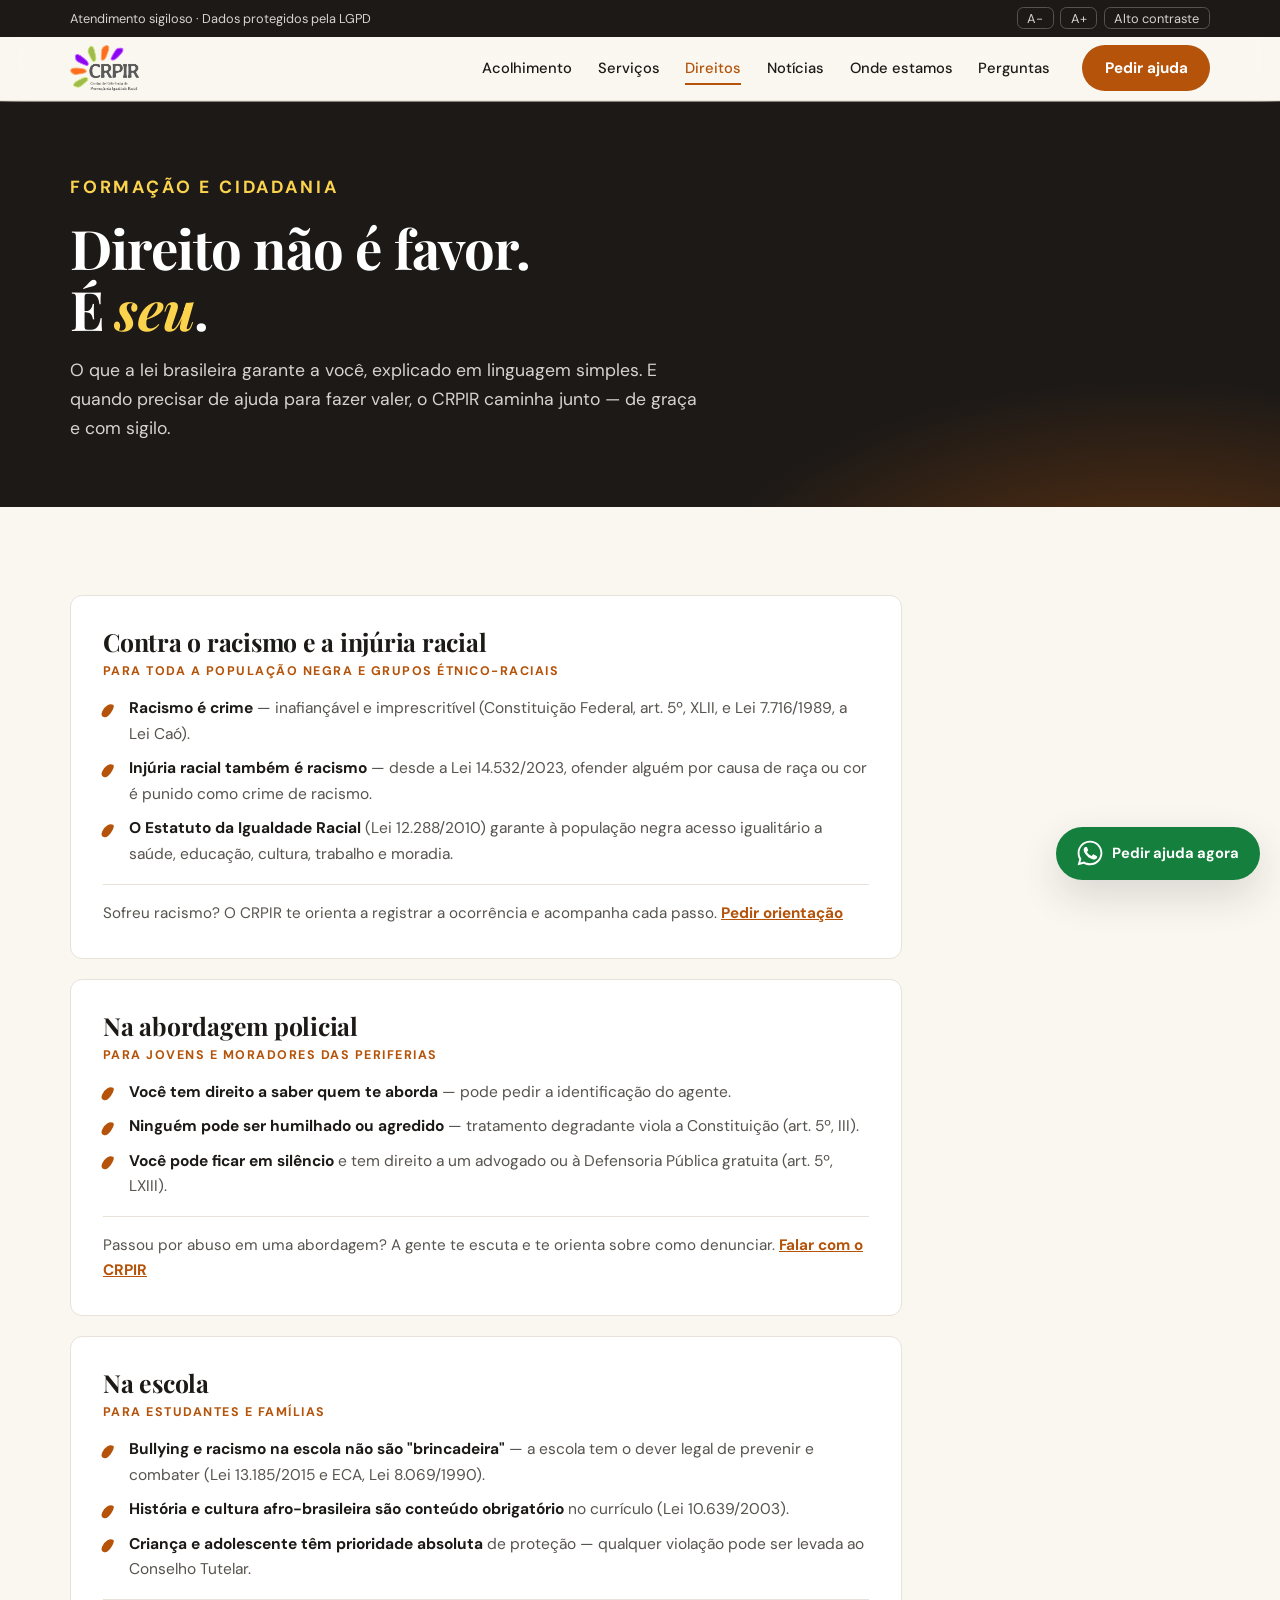
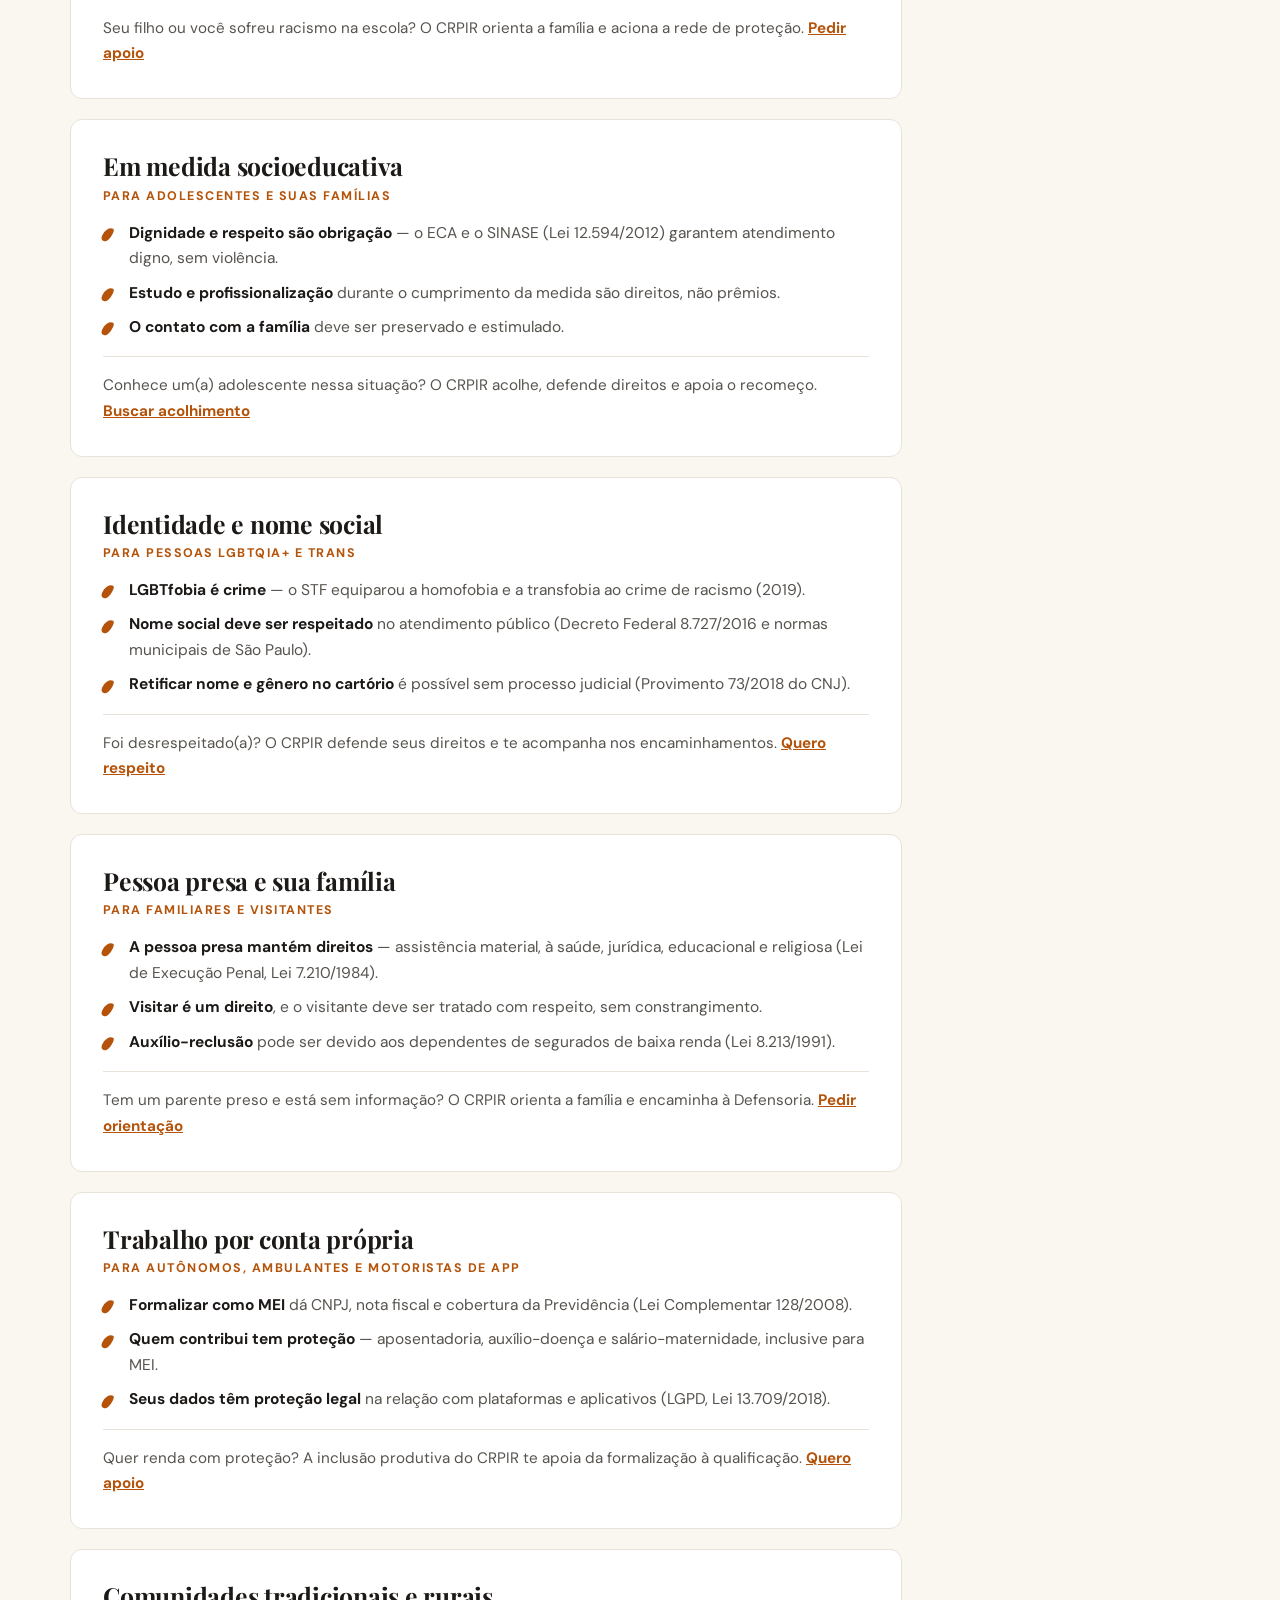
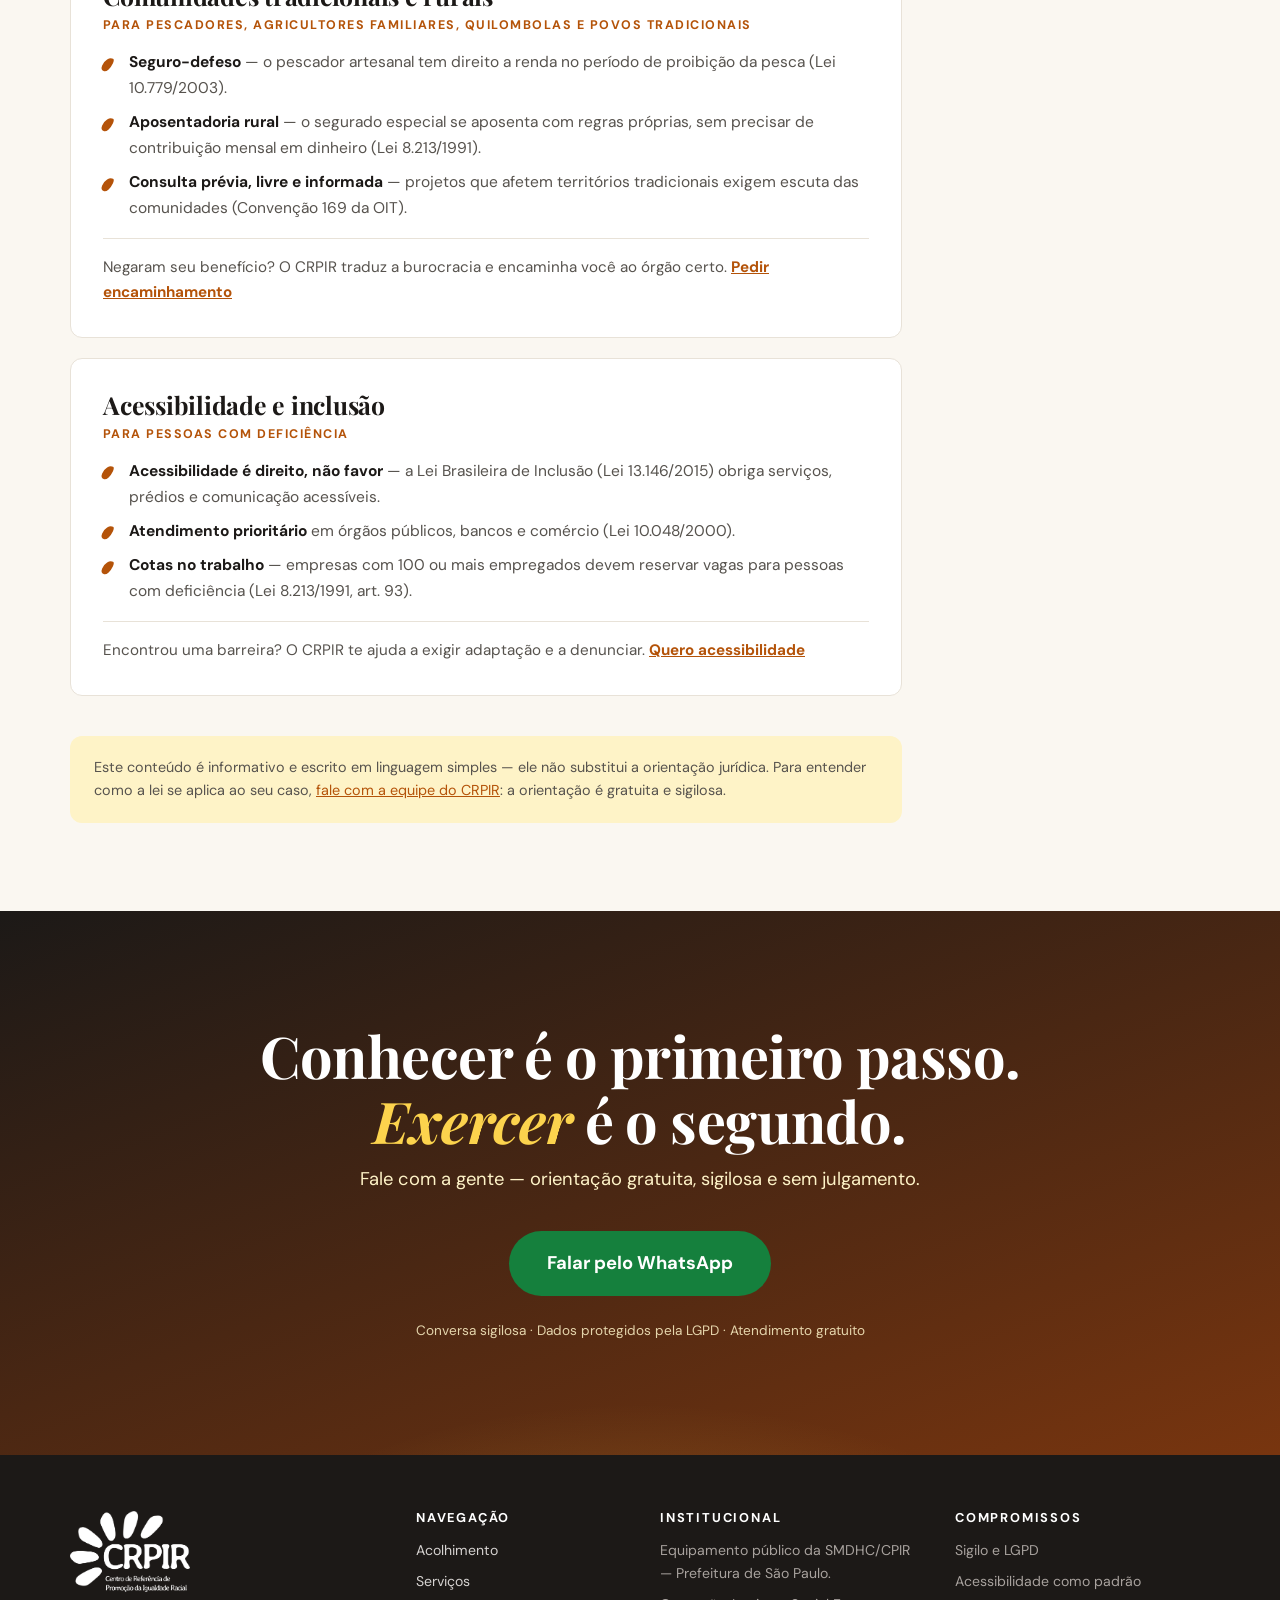
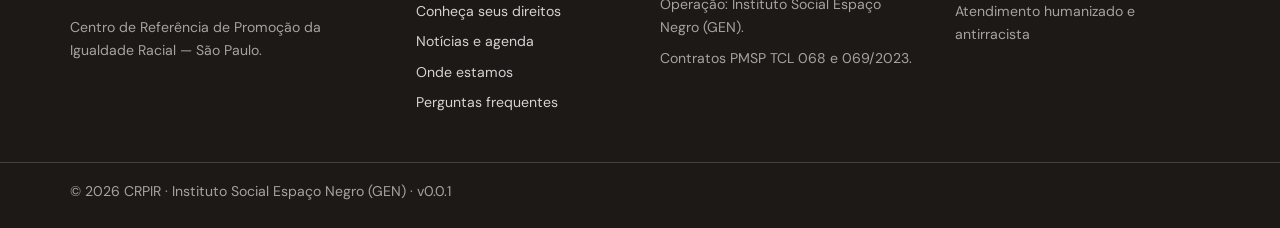
==== commit 792d0b5f: "feat: endereços e telefones das 14 unidades CRPIR, WhatsApp oficial e domínio crpir.com.br - Seção O" ====
--- a/direitos.html
+++ b/direitos.html
@@ -8,16 +8,15 @@
   <meta name="description" content="Racismo é crime. Conheça em linguagem simples os seus direitos: abordagem policial, escola, nome social, pessoa presa e família, trabalho, comunidades tradicionais e pessoas com deficiência. Orientação gratuita do CRPIR.">
   <meta name="robots" content="index, follow">
   <meta name="author" content="Instituto Social Espaço Negro (GEN)">
-  <!-- Domínio gratuito do GitHub Pages — trocar pelas URLs definitivas quando houver domínio próprio -->
-  <link rel="canonical" href="https://umojainfinity.github.io/crpir/direitos.html">
+  <link rel="canonical" href="https://crpir.com.br/direitos.html">
 
   <meta property="og:type" content="article">
   <meta property="og:locale" content="pt_BR">
   <meta property="og:title" content="Conheça seus direitos — CRPIR São Paulo">
   <meta property="og:description" content="O que a lei garante a você em cada situação — explicado em linguagem simples, sem juridiquês.">
-  <meta property="og:url" content="https://umojainfinity.github.io/crpir/direitos.html">
+  <meta property="og:url" content="https://crpir.com.br/direitos.html">
   <meta property="og:site_name" content="CRPIR São Paulo">
-  <meta property="og:image" content="https://umojainfinity.github.io/crpir/assets/logo-crpir.png">
+  <meta property="og:image" content="https://crpir.com.br/assets/logo-crpir.png">
 
   <link rel="icon" type="image/png" href="assets/logo-crpir.png">
   <meta name="theme-color" content="#1C1917">
@@ -34,12 +33,12 @@
     "@type": "WebPage",
     "name": "Conheça seus direitos — CRPIR São Paulo",
     "description": "Direitos da população negra e de grupos historicamente excluídos, explicados em linguagem simples.",
-    "isPartOf": { "@id": "https://umojainfinity.github.io/crpir/#org" },
+    "isPartOf": { "@id": "https://crpir.com.br/#org" },
     "breadcrumb": {
       "@type": "BreadcrumbList",
       "itemListElement": [
-        { "@type": "ListItem", "position": 1, "name": "Início", "item": "https://umojainfinity.github.io/crpir/" },
-        { "@type": "ListItem", "position": 2, "name": "Conheça seus direitos", "item": "https://umojainfinity.github.io/crpir/direitos.html" }
+        { "@type": "ListItem", "position": 1, "name": "Início", "item": "https://crpir.com.br/" },
+        { "@type": "ListItem", "position": 2, "name": "Conheça seus direitos", "item": "https://crpir.com.br/direitos.html" }
       ]
     }
   }
@@ -207,8 +206,7 @@
       <div class="container cta-final__inner" data-reveal>
         <h2 id="cta-titulo">Conhecer é o primeiro passo.<br><em>Exercer</em> é o segundo.</h2>
         <p>Fale com a gente — orientação gratuita, sigilosa e sem julgamento.</p>
-        <!-- ATENÇÃO: número de WhatsApp é placeholder -->
-        <a class="botao botao--whatsapp botao--grande" href="https://wa.me/5511900000000?text=Ol%C3%A1%2C%20quero%20orienta%C3%A7%C3%A3o%20sobre%20meus%20direitos." rel="noopener" target="_blank">
+        <a class="botao botao--whatsapp botao--grande" href="https://wa.me/5511964238595?text=Ol%C3%A1%2C%20quero%20orienta%C3%A7%C3%A3o%20sobre%20meus%20direitos." rel="noopener" target="_blank">
           Falar pelo WhatsApp
         </a>
         <p class="cta-final__sigilo">Conversa sigilosa · Dados protegidos pela LGPD · Atendimento gratuito</p>
@@ -248,13 +246,13 @@
     </div>
     <div class="rodape__base">
       <div class="container">
-        <p>© <span id="ano-atual">2026</span> CRPIR · Instituto Social Espaço Negro (GEN)</p>
+        <p>© <span id="ano-atual">2026</span> CRPIR · Instituto Social Espaço Negro (GEN) · v0.0.1</p>
       </div>
     </div>
   </footer>
 
-  <!-- Botão flutuante do WhatsApp — ATENÇÃO: número placeholder -->
-  <a class="whatsapp-flutuante" href="https://wa.me/5511900000000?text=Ol%C3%A1%2C%20quero%20orienta%C3%A7%C3%A3o%20sobre%20meus%20direitos." rel="noopener" target="_blank" aria-label="Falar com o CRPIR pelo WhatsApp">
+  <!-- Botão flutuante do WhatsApp -->
+  <a class="whatsapp-flutuante" href="https://wa.me/5511964238595?text=Ol%C3%A1%2C%20quero%20orienta%C3%A7%C3%A3o%20sobre%20meus%20direitos." rel="noopener" target="_blank" aria-label="Falar com o CRPIR pelo WhatsApp">
     <svg viewBox="0 0 32 32" width="26" height="26" aria-hidden="true" fill="currentColor"><path d="M16 .8C7.6.8.8 7.6.8 16c0 2.7.7 5.3 2 7.6L.8 31.2l7.8-2c2.2 1.2 4.7 1.9 7.4 1.9 8.4 0 15.2-6.8 15.2-15.2S24.4.8 16 .8zm0 27.7c-2.4 0-4.7-.6-6.7-1.8l-.5-.3-4.6 1.2 1.2-4.5-.3-.5c-1.3-2-2-4.4-2-6.8C3.1 8.9 8.9 3.1 16 3.1S28.9 8.9 28.9 16 23.1 28.5 16 28.5zm7.1-9.5c-.4-.2-2.3-1.1-2.6-1.3-.4-.1-.6-.2-.9.2-.3.4-1 1.3-1.2 1.5-.2.3-.4.3-.8.1-.4-.2-1.6-.6-3.1-1.9-1.1-1-1.9-2.3-2.1-2.6-.2-.4 0-.6.2-.8.2-.2.4-.4.6-.7.2-.2.3-.4.4-.7.1-.3.1-.5 0-.7-.1-.2-.9-2.1-1.2-2.9-.3-.8-.6-.7-.9-.7h-.8c-.3 0-.7.1-1.1.5-.4.4-1.4 1.4-1.4 3.4s1.5 3.9 1.7 4.2c.2.3 2.9 4.4 7 6.2 1 .4 1.7.7 2.3.9 1 .3 1.9.3 2.6.2.8-.1 2.3-1 2.7-1.9.3-.9.3-1.7.2-1.9-.1-.2-.4-.3-.8-.5z"/></svg>
     <span class="whatsapp-flutuante__texto">Pedir ajuda agora</span>
   </a>
--- a/css/style.css
+++ b/css/style.css
@@ -487,6 +487,13 @@
   grid-template-columns: repeat(auto-fit, minmax(290px, 1fr));
   gap: 1.25rem;
 }
+.territorios__regiao { margin-bottom: 2.5rem; }
+.territorios__regiao-titulo {
+  font-size: 1.6rem;
+  margin-bottom: 1rem;
+  padding-bottom: 0.5rem;
+  border-bottom: 2px solid var(--ambar-medio, var(--hairline));
+}
 .cartao-territorio {
   background: var(--papel);
   border: 1px solid var(--hairline);
@@ -494,6 +501,7 @@
   padding: 2rem;
 }
 .cartao-territorio h3 { font-size: 1.5rem; margin-bottom: 0.3rem; }
+.cartao-territorio h4 { font-size: 1.2rem; margin-bottom: 0.5rem; }
 .cartao-territorio__bairros {
   color: var(--ambar-escuro);
   font-weight: 700;
@@ -501,6 +509,41 @@
   margin-bottom: 0.9rem;
 }
 .cartao-territorio__contato { font-size: 0.9rem; }
+.cartao-territorio__local {
+  color: var(--ambar-escuro);
+  font-weight: 700;
+  font-size: 0.88rem;
+  margin-bottom: 0.35rem;
+}
+.cartao-territorio__endereco { font-size: 0.92rem; margin-bottom: 0.35rem; }
+.cartao-territorio__horario {
+  font-size: 0.88rem;
+  font-weight: 500;
+  margin-bottom: 0.75rem;
+}
+.cartao-territorio__contatos {
+  list-style: none;
+  padding: 0;
+  margin: 0;
+  font-size: 0.88rem;
+  display: grid;
+  gap: 0.3rem;
+}
+.cartao-territorio__contatos a {
+  color: var(--ambar-escuro);
+  text-decoration: underline;
+  text-underline-offset: 2px;
+  overflow-wrap: anywhere;
+}
+
+.territorios__coordenacao {
+  background: var(--papel);
+  border: 1px solid var(--hairline);
+  border-left: 4px solid var(--ambar-medio, var(--ambar-escuro));
+  border-radius: var(--raio);
+  padding: 2rem;
+}
+.territorios__coordenacao h3 { font-size: 1.3rem; margin-bottom: 0.5rem; }
 
 .territorios__nota { margin-top: 2rem; font-size: 1.05rem; }
 
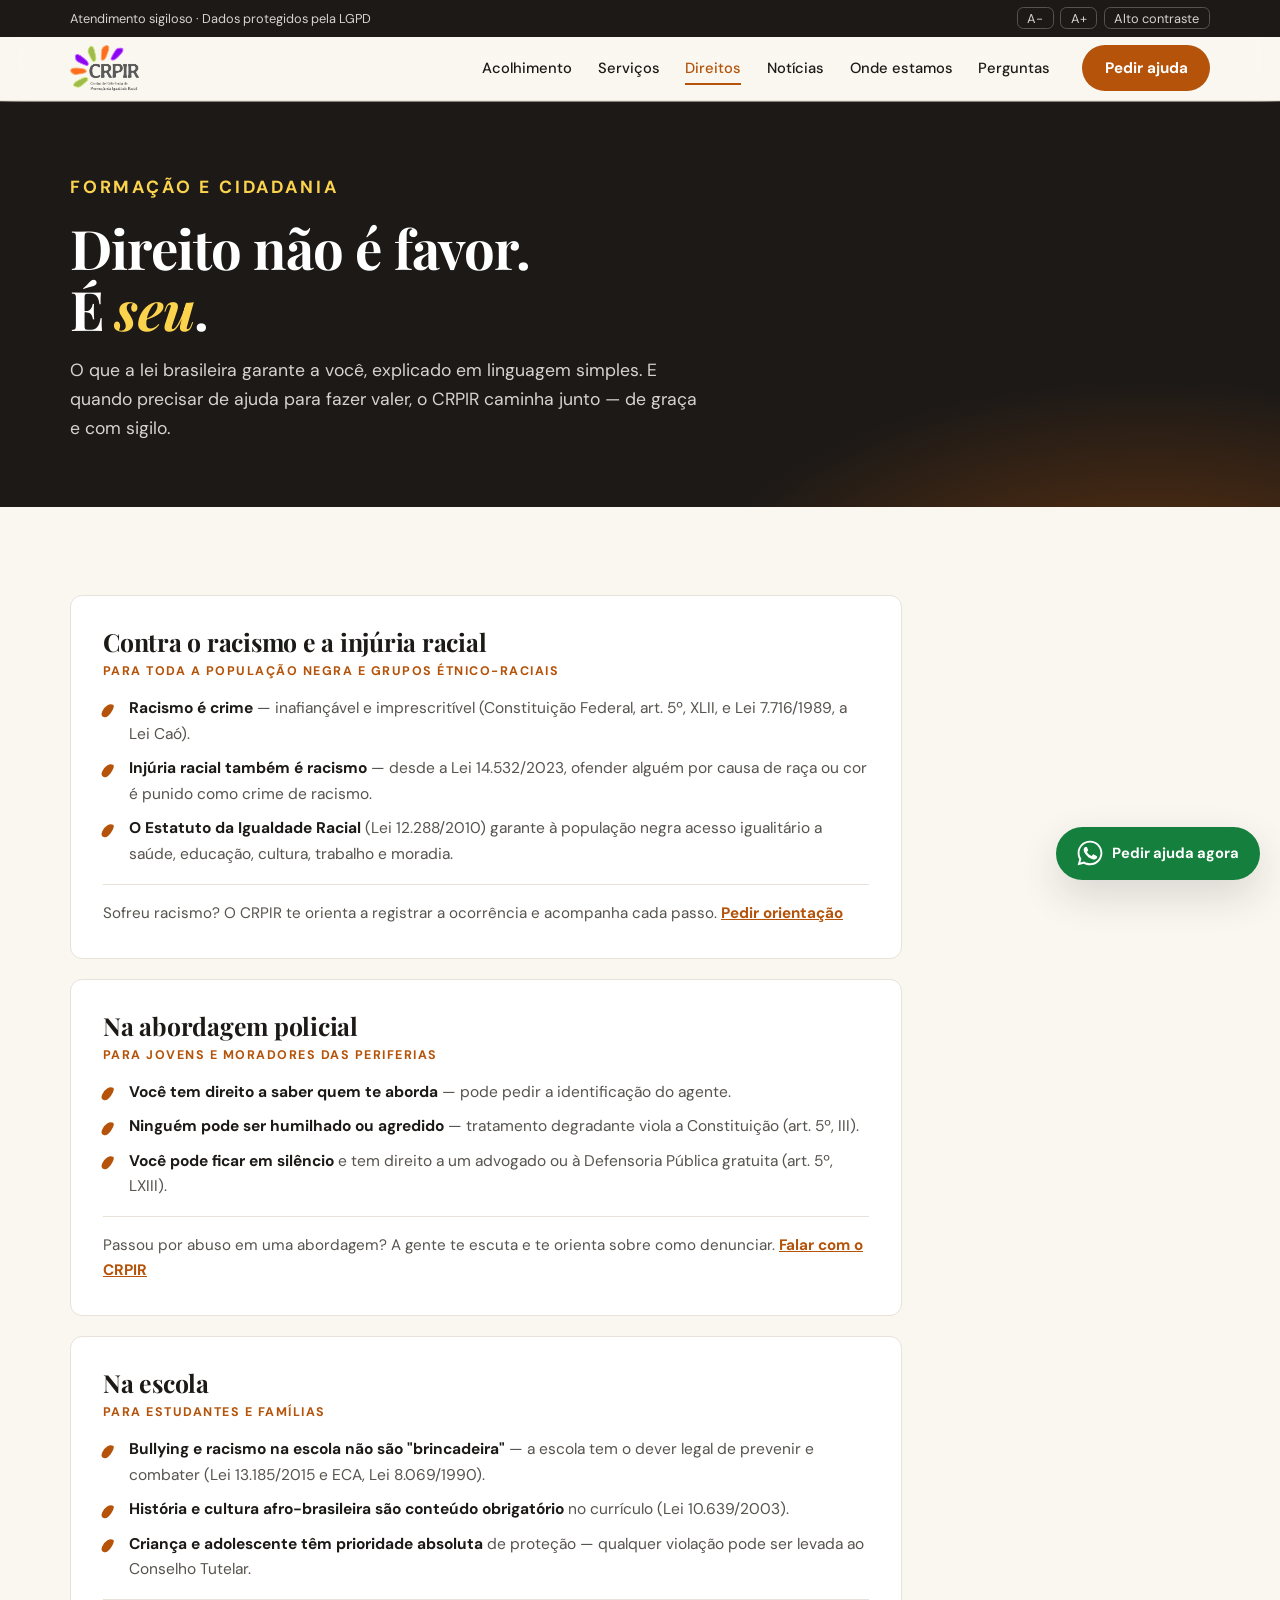
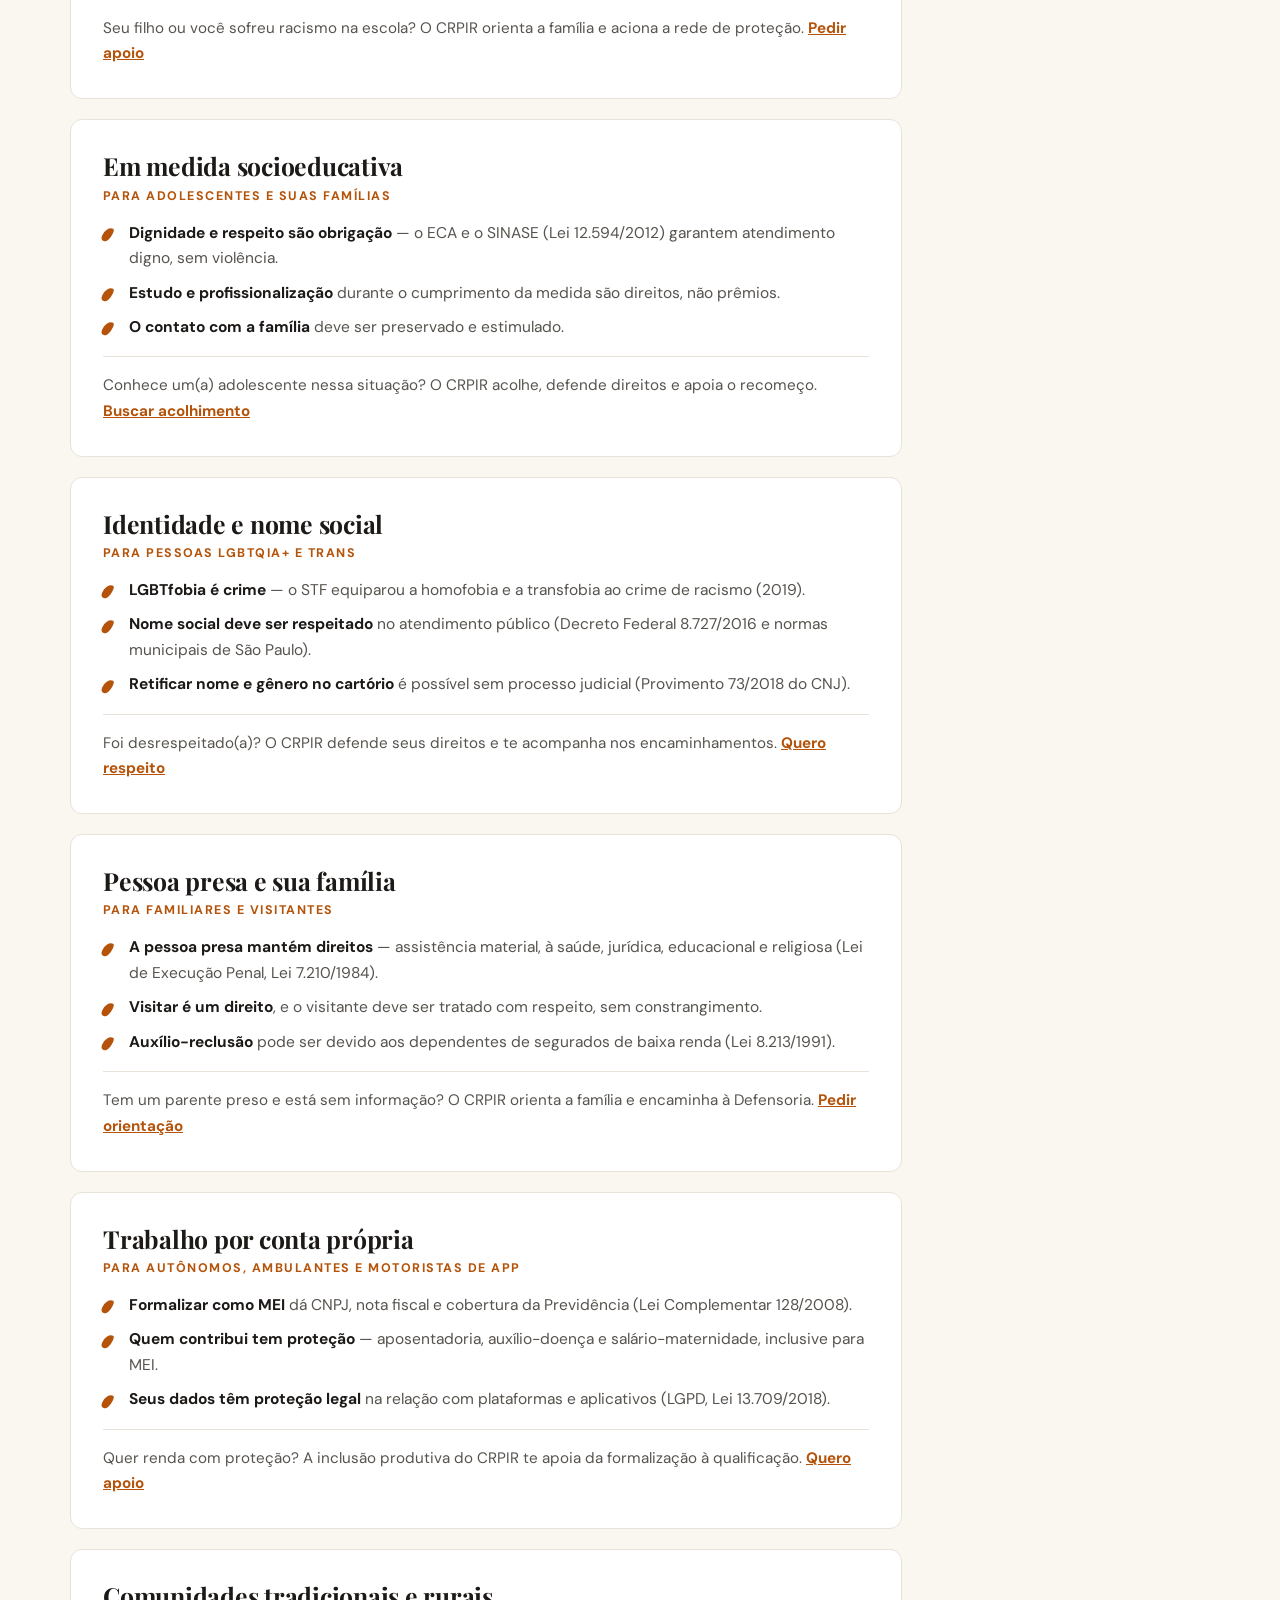
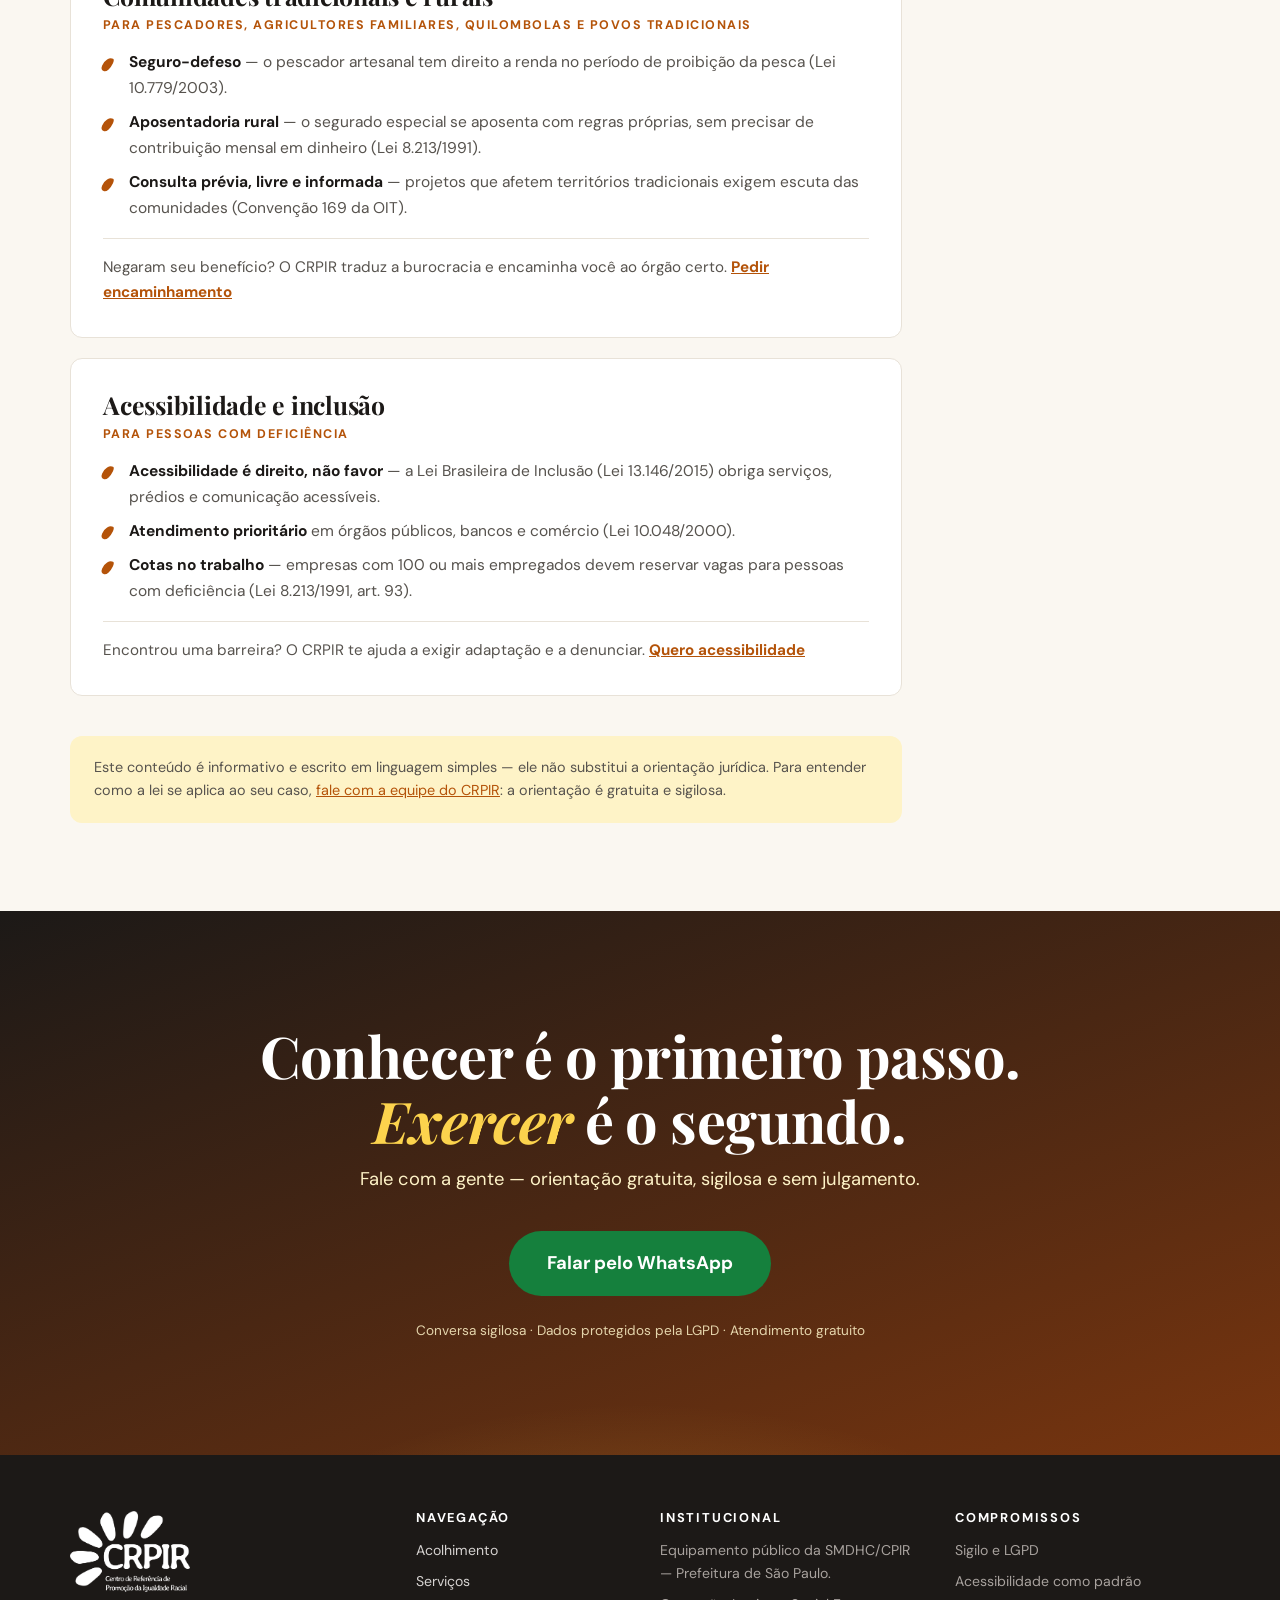
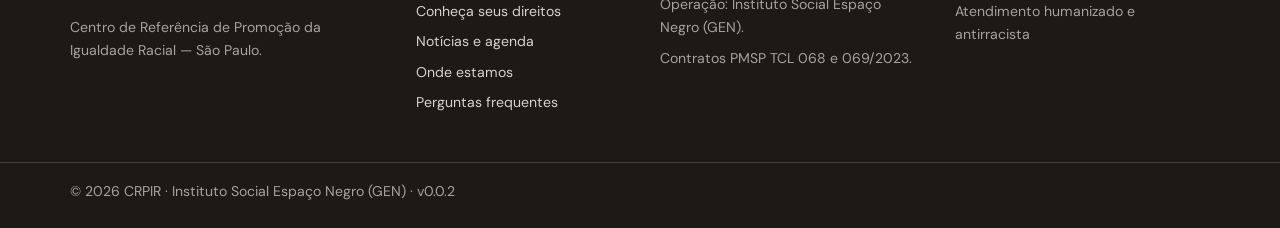
==== commit 59a80760: "feat: mapa interativo das unidades na seção Onde Estamos - Contorno real do município de SP (IBGE) e" ====
--- a/direitos.html
+++ b/direitos.html
@@ -246,7 +246,7 @@
     </div>
     <div class="rodape__base">
       <div class="container">
-        <p>© <span id="ano-atual">2026</span> CRPIR · Instituto Social Espaço Negro (GEN) · v0.0.1</p>
+        <p>© <span id="ano-atual">2026</span> CRPIR · Instituto Social Espaço Negro (GEN) · v0.0.2</p>
       </div>
     </div>
   </footer>
--- a/css/style.css
+++ b/css/style.css
@@ -546,6 +546,240 @@
 .territorios__coordenacao h3 { font-size: 1.3rem; margin-bottom: 0.5rem; }
 
 .territorios__nota { margin-top: 2rem; font-size: 1.05rem; }
+
+/* --- Mapa interativo das unidades ------------------------------------------------------------------- */
+
+.mapa-unidades {
+  display: grid;
+  grid-template-columns: minmax(0, 1fr) 240px;
+  gap: 2.5rem;
+  align-items: start;
+}
+.mapa-unidades__cena {
+  position: relative;
+  max-width: 480px;
+  margin-inline: auto;
+}
+.mapa-sp {
+  display: block;
+  width: 100%;
+  height: auto;
+  filter: drop-shadow(0 10px 24px rgba(28, 25, 23, 0.10));
+}
+.mapa-sp__contorno {
+  fill: var(--papel);
+  stroke: #D9CFBF;
+  stroke-width: 1.5;
+  stroke-linejoin: round;
+}
+
+/* Pins — cores por região */
+.mapa-marcador,
+.mapa-legenda__cor { --cor-regiao: var(--ambar); }
+[data-regiao="leste"]       { --cor-regiao: var(--petala-laranja); }
+[data-regiao="central"]     { --cor-regiao: var(--ambar); }
+[data-regiao="oeste"]       { --cor-regiao: var(--petala-verde); }
+[data-regiao="norte"]       { --cor-regiao: var(--petala-roxa); }
+[data-regiao="sul"]         { --cor-regiao: #0D9488; }
+[data-regiao="coordenacao"] { --cor-regiao: var(--tinta, #1C1917); }
+
+.mapa-marcador {
+  position: absolute;
+  left: var(--mx);
+  top: var(--my);
+  transform: translate(-50%, -100%);
+  width: 30px;
+  height: 34px;
+  padding: 0;
+  border: 0;
+  background: none;
+  cursor: pointer;
+  display: flex;
+  align-items: flex-start;
+  justify-content: center;
+  z-index: 2;
+}
+.mapa-marcador__pino {
+  display: block;
+  width: 19px;
+  height: 19px;
+  background: var(--cor-regiao);
+  border: 2px solid var(--branco, #fff);
+  border-radius: 50% 50% 50% 0;
+  transform: rotate(-45deg);
+  box-shadow: 0 3px 8px rgba(28, 25, 23, 0.35);
+  transition: transform 0.2s ease, box-shadow 0.2s ease;
+  position: relative;
+}
+.mapa-marcador__pino::after {
+  content: "";
+  position: absolute;
+  inset: 4.5px;
+  background: var(--branco, #fff);
+  border-radius: 50%;
+  opacity: 0.9;
+}
+.mapa-marcador:hover .mapa-marcador__pino,
+.mapa-marcador:focus-visible .mapa-marcador__pino,
+.mapa-marcador.ativo .mapa-marcador__pino {
+  transform: rotate(-45deg) scale(1.3);
+  box-shadow: 0 5px 14px rgba(28, 25, 23, 0.45);
+}
+.mapa-marcador:focus-visible {
+  outline: 2px solid var(--ambar);
+  outline-offset: 3px;
+  border-radius: 50%;
+}
+.mapa-marcador.ativo::before {
+  content: "";
+  position: absolute;
+  left: 50%;
+  bottom: -2px;
+  width: 26px;
+  height: 26px;
+  border-radius: 50%;
+  background: var(--cor-regiao);
+  opacity: 0.25;
+  transform: translate(-50%, 30%);
+  animation: mapa-pulso 1.6s ease-out infinite;
+}
+@keyframes mapa-pulso {
+  0%   { transform: translate(-50%, 30%) scale(0.6); opacity: 0.35; }
+  100% { transform: translate(-50%, 30%) scale(1.8); opacity: 0; }
+}
+@media (prefers-reduced-motion: reduce) {
+  .mapa-marcador.ativo::before { animation: none; }
+}
+
+/* Card flutuante */
+.mapa-card {
+  position: absolute;
+  z-index: 6;
+  left: var(--card-x, 50%);
+  top: var(--card-y, 10%);
+  width: min(330px, 92vw);
+  background: var(--branco, #fff);
+  border: 1px solid var(--hairline);
+  border-left: 4px solid var(--cor-card, var(--ambar));
+  border-radius: var(--raio);
+  box-shadow: 0 22px 48px rgba(28, 25, 23, 0.22);
+  padding: 1.4rem 1.5rem;
+}
+.mapa-card .cartao-territorio,
+.mapa-card .territorios__coordenacao {
+  background: none;
+  border: 0;
+  padding: 0;
+}
+.mapa-card__fechar {
+  position: absolute;
+  top: 0.5rem;
+  right: 0.6rem;
+  width: 30px;
+  height: 30px;
+  border: 0;
+  border-radius: 50%;
+  background: var(--papel);
+  color: var(--tinta, #1C1917);
+  font-size: 1.1rem;
+  line-height: 1;
+  cursor: pointer;
+  display: none;
+}
+.mapa-card--fixado .mapa-card__fechar { display: block; }
+.mapa-card__fechar:hover { background: var(--hairline); }
+
+/* Lateral: dica + legenda */
+.mapa-unidades__dica {
+  font-size: 0.95rem;
+  margin-bottom: 1.25rem;
+  padding: 1rem 1.2rem;
+  background: var(--papel);
+  border-radius: var(--raio);
+  border: 1px solid var(--hairline);
+}
+.mapa-legenda {
+  list-style: none;
+  padding: 0;
+  margin: 0;
+  display: grid;
+  gap: 0.35rem;
+  font-size: 0.92rem;
+}
+.mapa-legenda__cor {
+  width: 13px;
+  height: 13px;
+  border-radius: 50% 50% 50% 0;
+  transform: rotate(-45deg);
+  background: var(--cor-regiao);
+  flex-shrink: 0;
+}
+.mapa-legenda__grupo summary {
+  display: flex;
+  align-items: center;
+  gap: 0.6rem;
+  padding: 0.5rem 0.7rem;
+  border-radius: calc(var(--raio) / 2);
+  cursor: pointer;
+  font-weight: 500;
+  list-style: none;
+  transition: background 0.15s ease;
+}
+.mapa-legenda__grupo summary::-webkit-details-marker { display: none; }
+.mapa-legenda__grupo summary:hover { background: var(--papel); }
+.mapa-legenda__seta {
+  margin-left: auto;
+  width: 7px;
+  height: 7px;
+  border-right: 2px solid var(--ambar-escuro);
+  border-bottom: 2px solid var(--ambar-escuro);
+  transform: rotate(45deg);
+  transition: transform 0.2s ease;
+}
+.mapa-legenda__grupo[open] .mapa-legenda__seta { transform: rotate(225deg); }
+.mapa-legenda__unidades {
+  list-style: none;
+  padding: 0.15rem 0 0.4rem 2rem;
+  margin: 0;
+  display: grid;
+  gap: 0.15rem;
+}
+.mapa-legenda__unidade {
+  display: block;
+  width: 100%;
+  text-align: left;
+  padding: 0.35rem 0.6rem;
+  border: 0;
+  background: none;
+  border-radius: calc(var(--raio) / 2);
+  font: inherit;
+  font-size: 0.88rem;
+  color: var(--ambar-escuro);
+  cursor: pointer;
+  transition: background 0.15s ease, color 0.15s ease;
+}
+.mapa-legenda__unidade:hover,
+.mapa-legenda__unidade.ativo {
+  background: var(--papel);
+  color: var(--tinta, #1C1917);
+}
+
+@media (max-width: 860px) {
+  .mapa-unidades { grid-template-columns: 1fr; gap: 1.5rem; }
+  .mapa-unidades__lateral { order: -1; }
+  .mapa-legenda { grid-template-columns: repeat(auto-fit, minmax(140px, 1fr)); }
+  /* No toque o card vira painel fixo na base da tela */
+  .mapa-card {
+    position: fixed;
+    left: 50% !important;
+    top: auto !important;
+    bottom: 1rem;
+    transform: translateX(-50%);
+    width: min(420px, calc(100vw - 2rem));
+    max-height: 60vh;
+    overflow-y: auto;
+  }
+}
 
 /* --- Quem somos ------------------------------------------------------------------------------------------ */
 
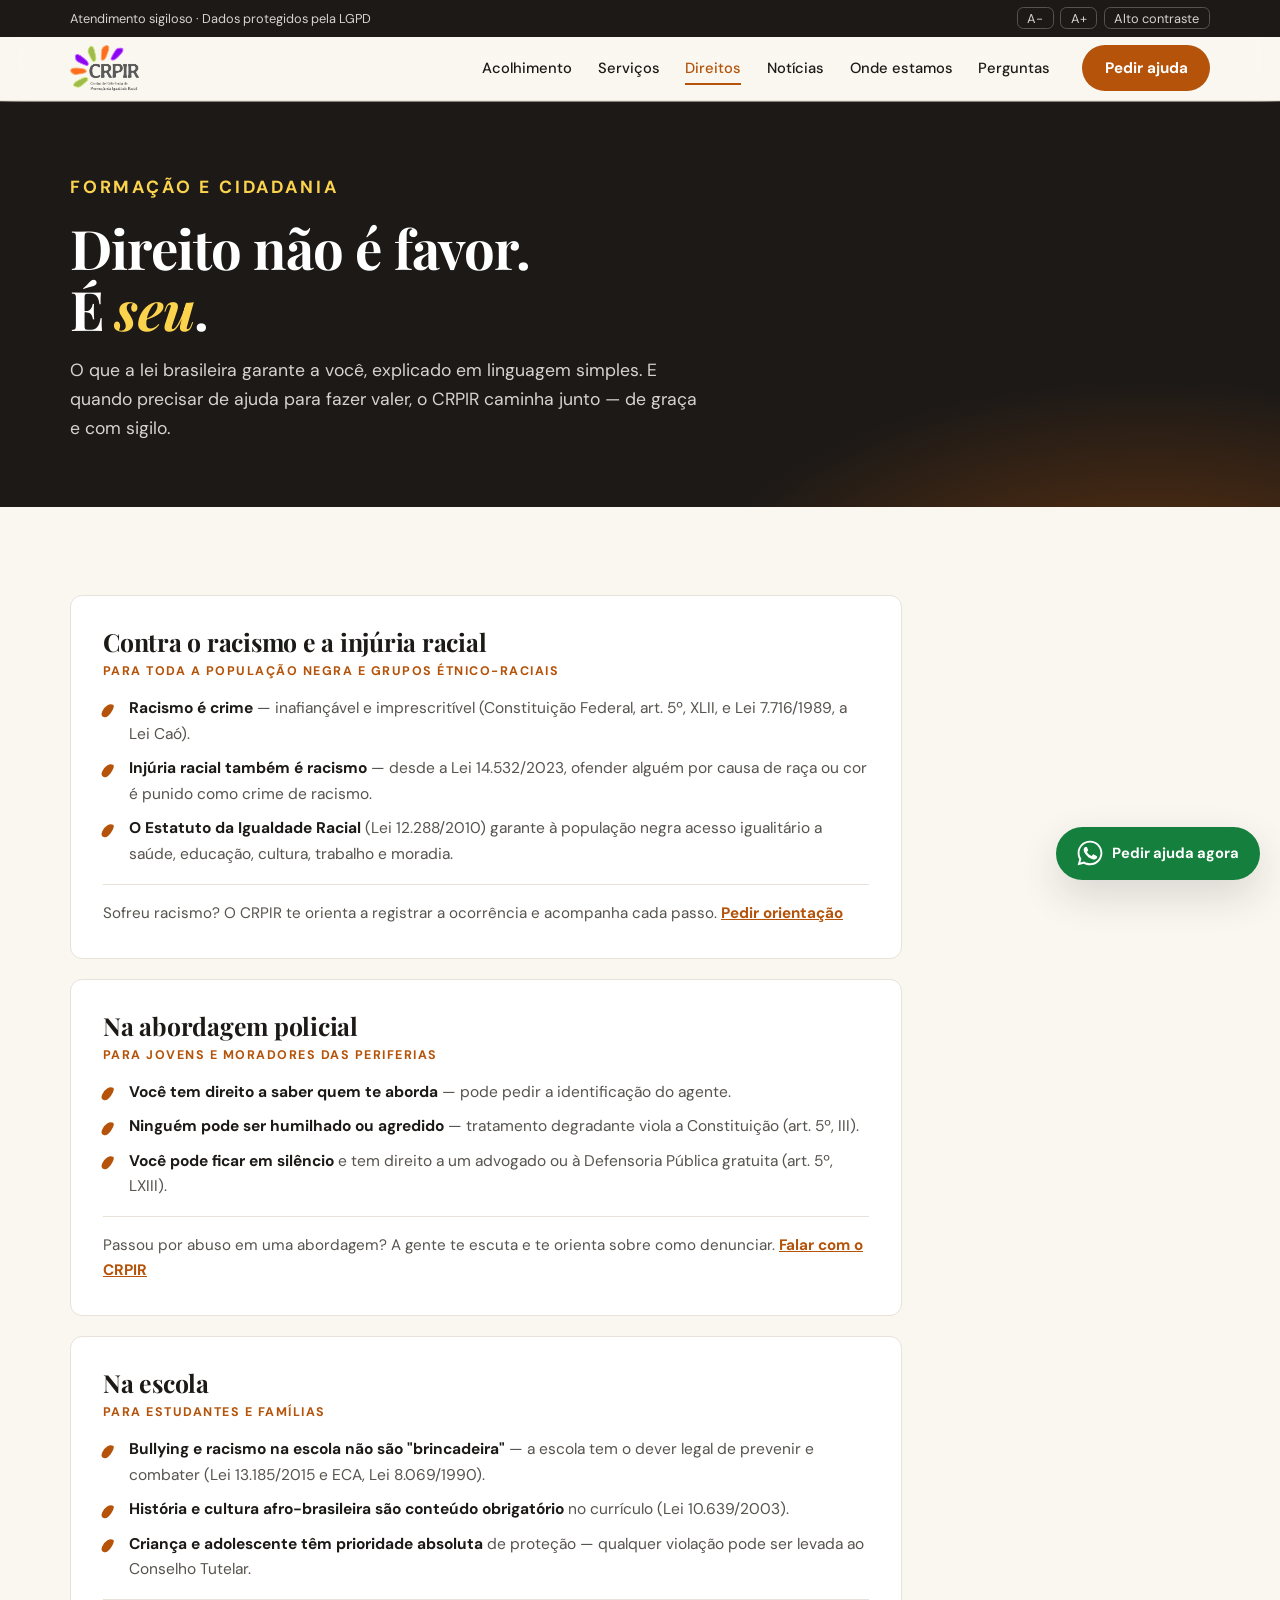
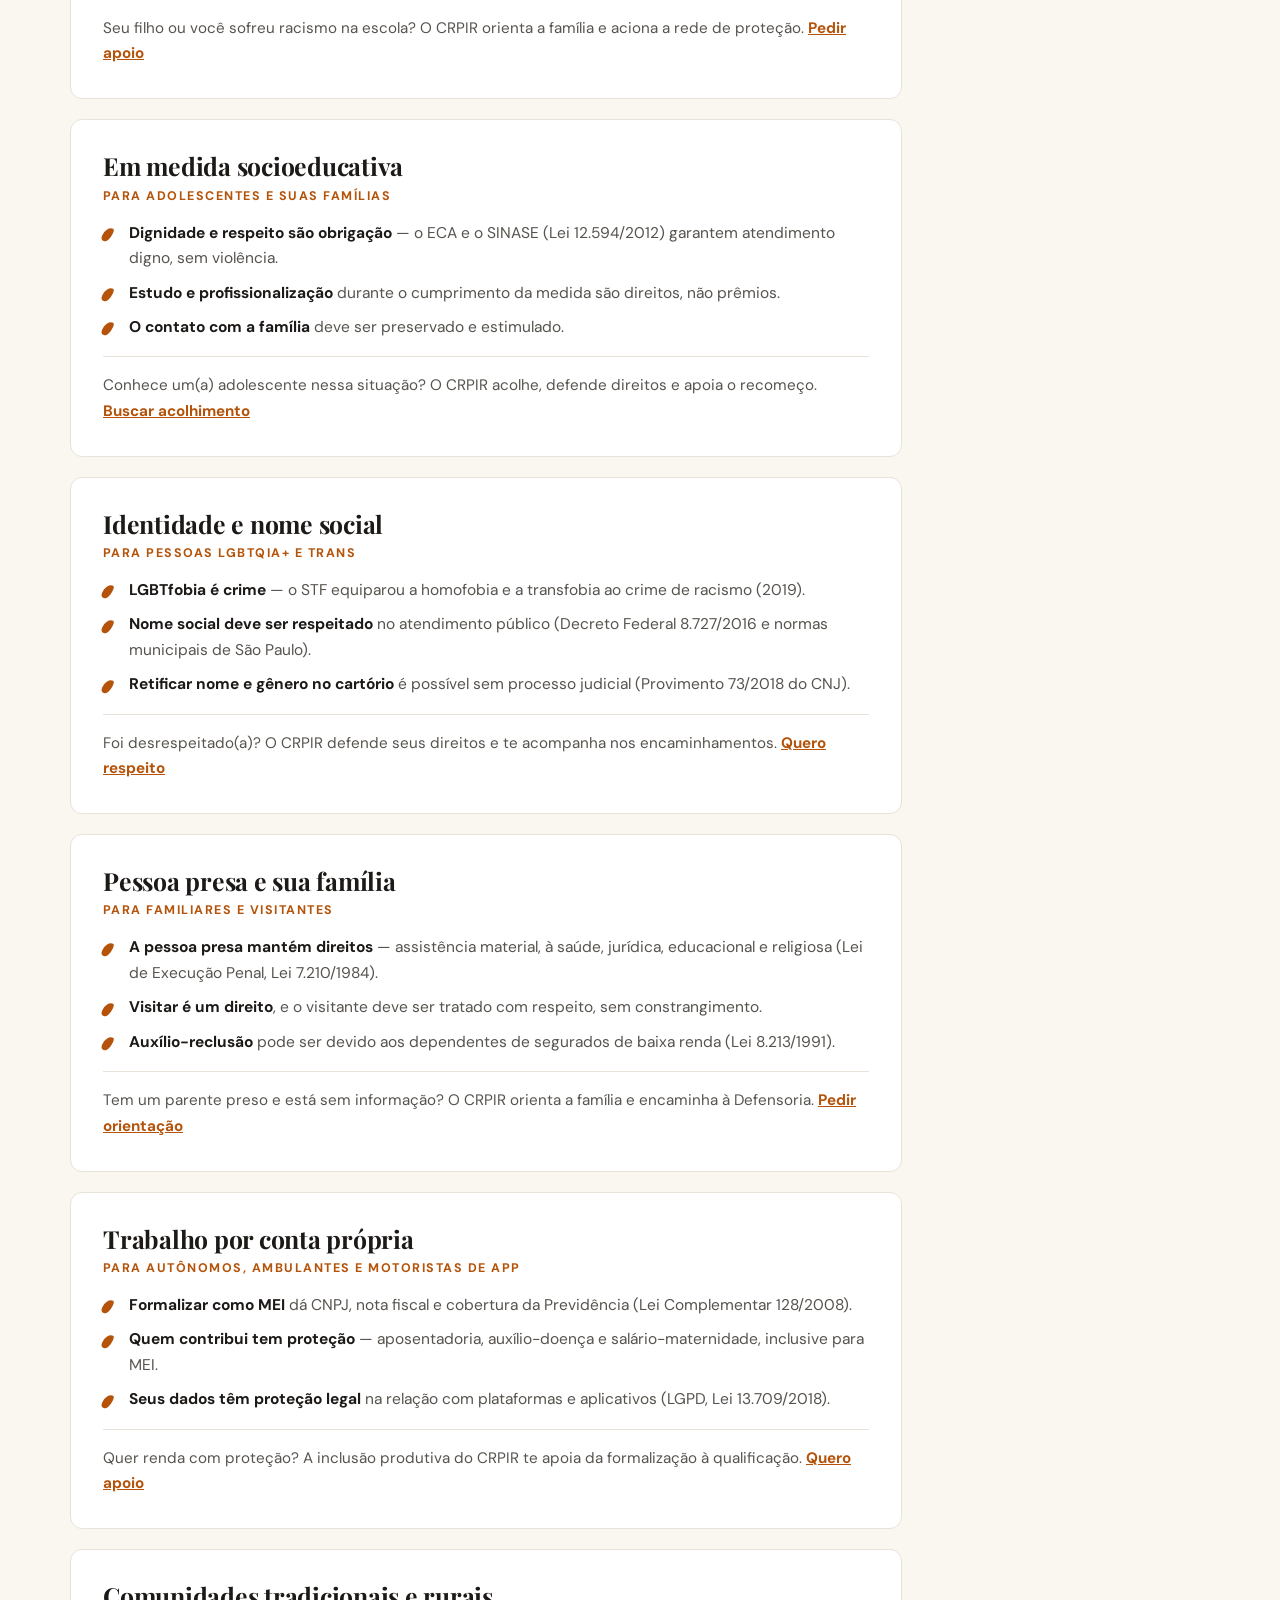
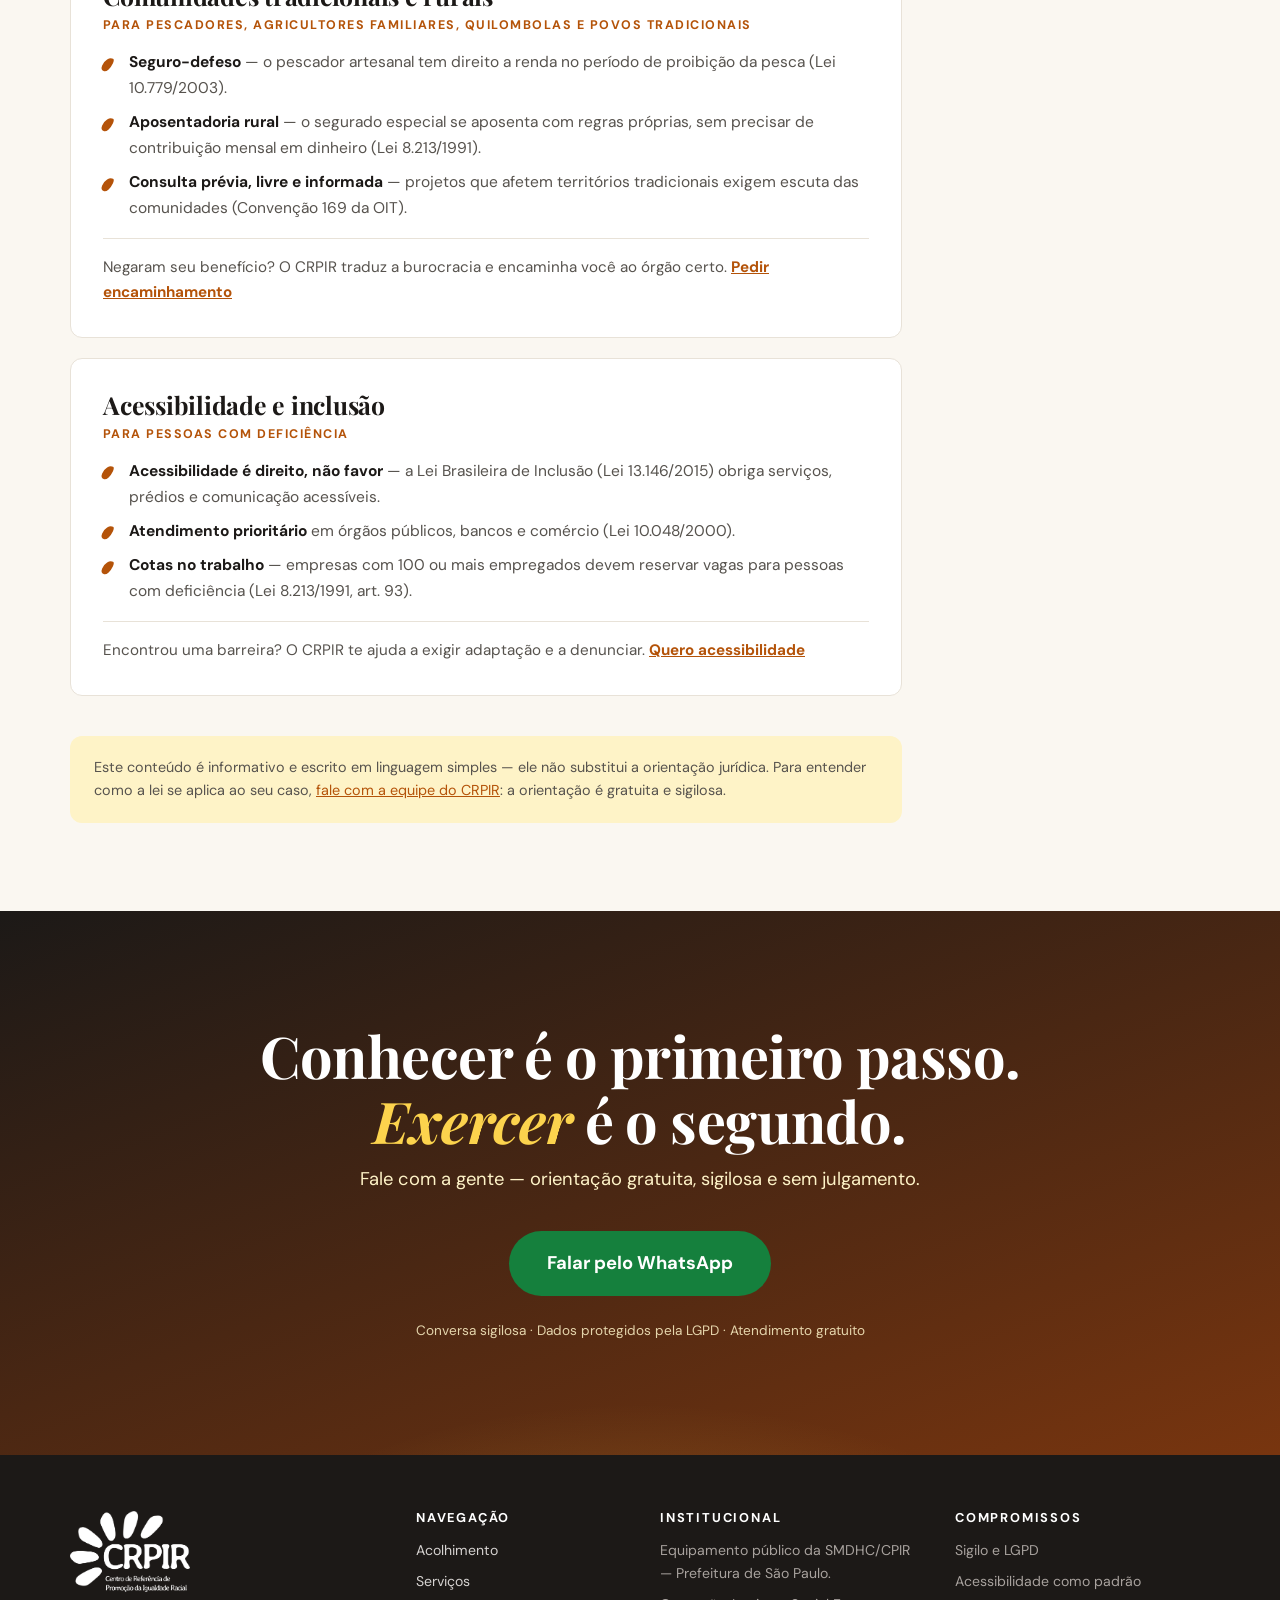
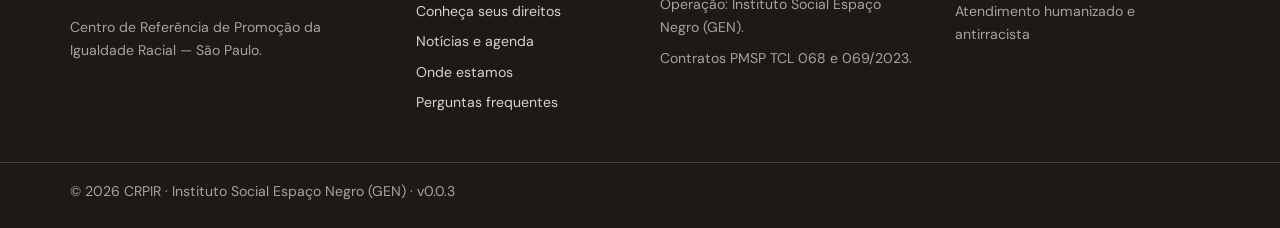
==== commit 337c5250: "fix: APOIO Associação de Auxílio Mútuo da Região Leste como cooperadora dos centros - Seção Quem Som" ====
--- a/direitos.html
+++ b/direitos.html
@@ -246,7 +246,7 @@
     </div>
     <div class="rodape__base">
       <div class="container">
-        <p>© <span id="ano-atual">2026</span> CRPIR · Instituto Social Espaço Negro (GEN) · v0.0.2</p>
+        <p>© <span id="ano-atual">2026</span> CRPIR · Instituto Social Espaço Negro (GEN) · v0.0.3</p>
       </div>
     </div>
   </footer>
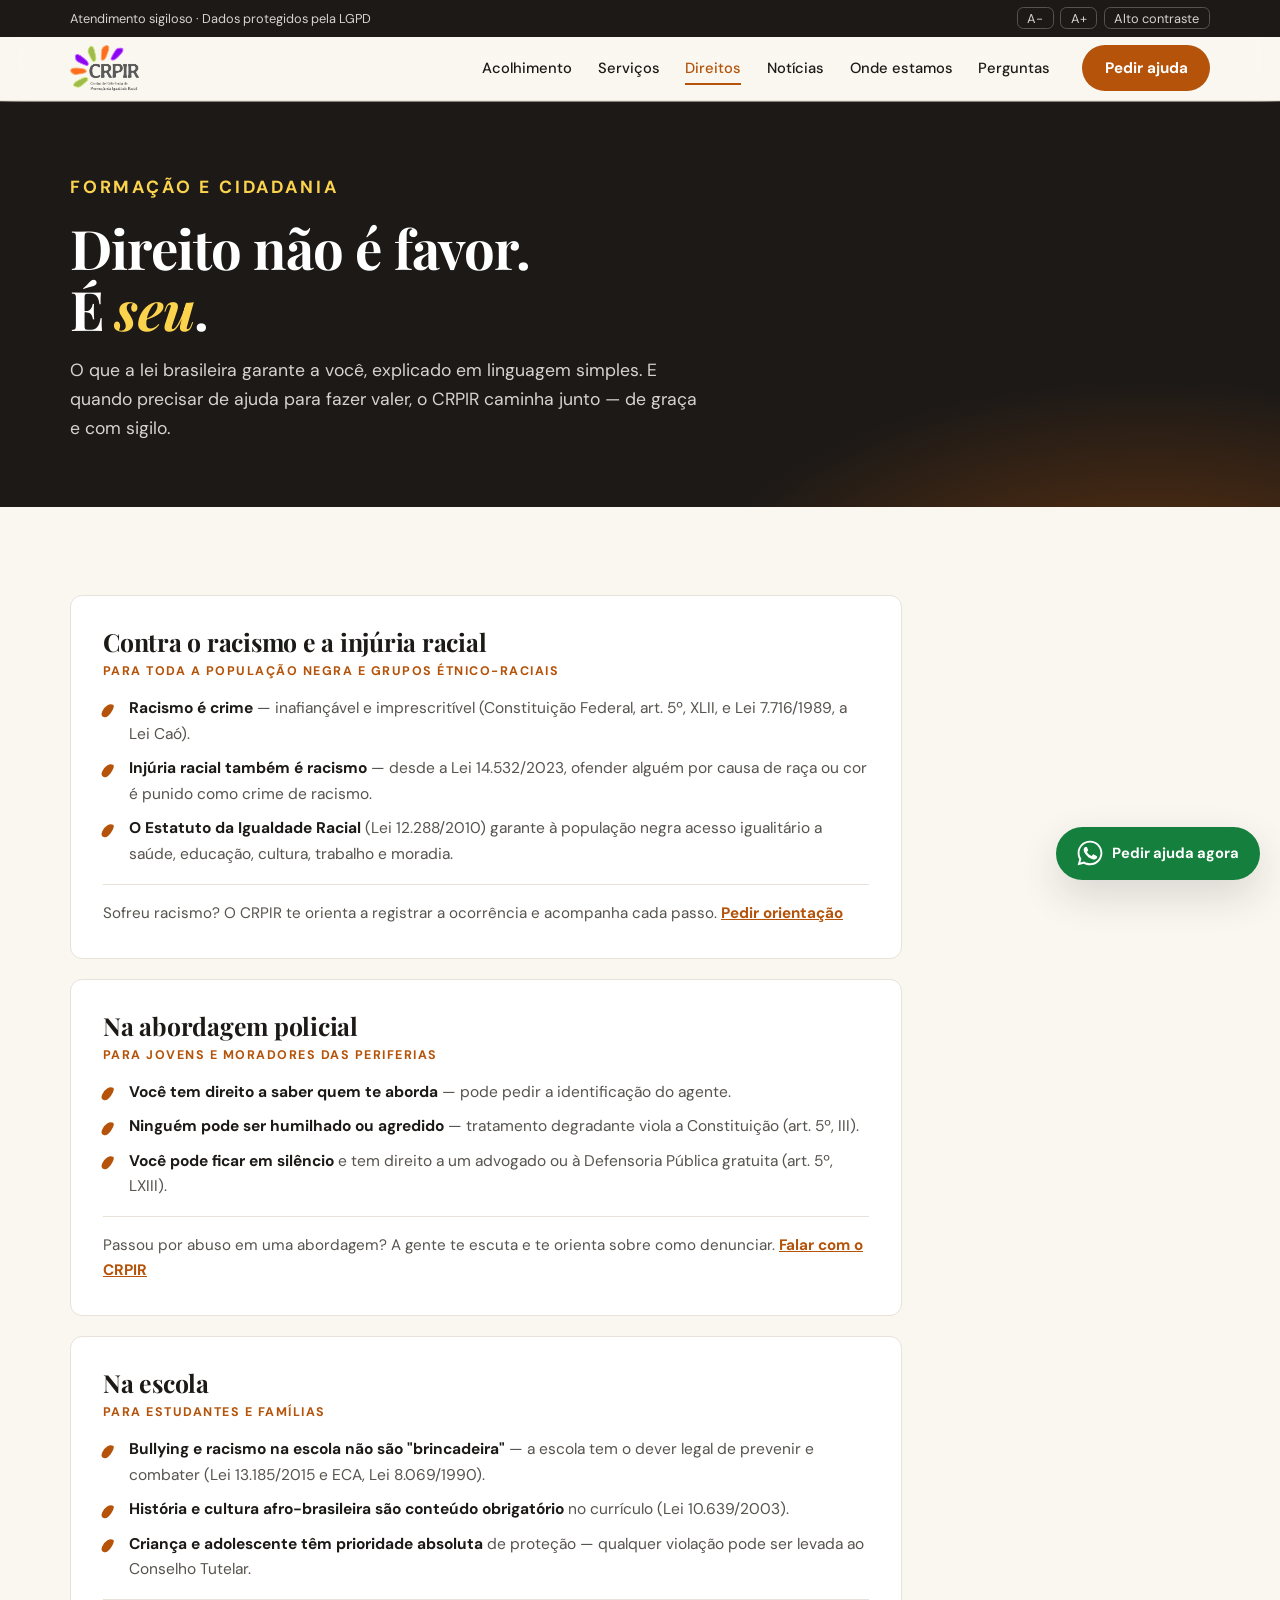
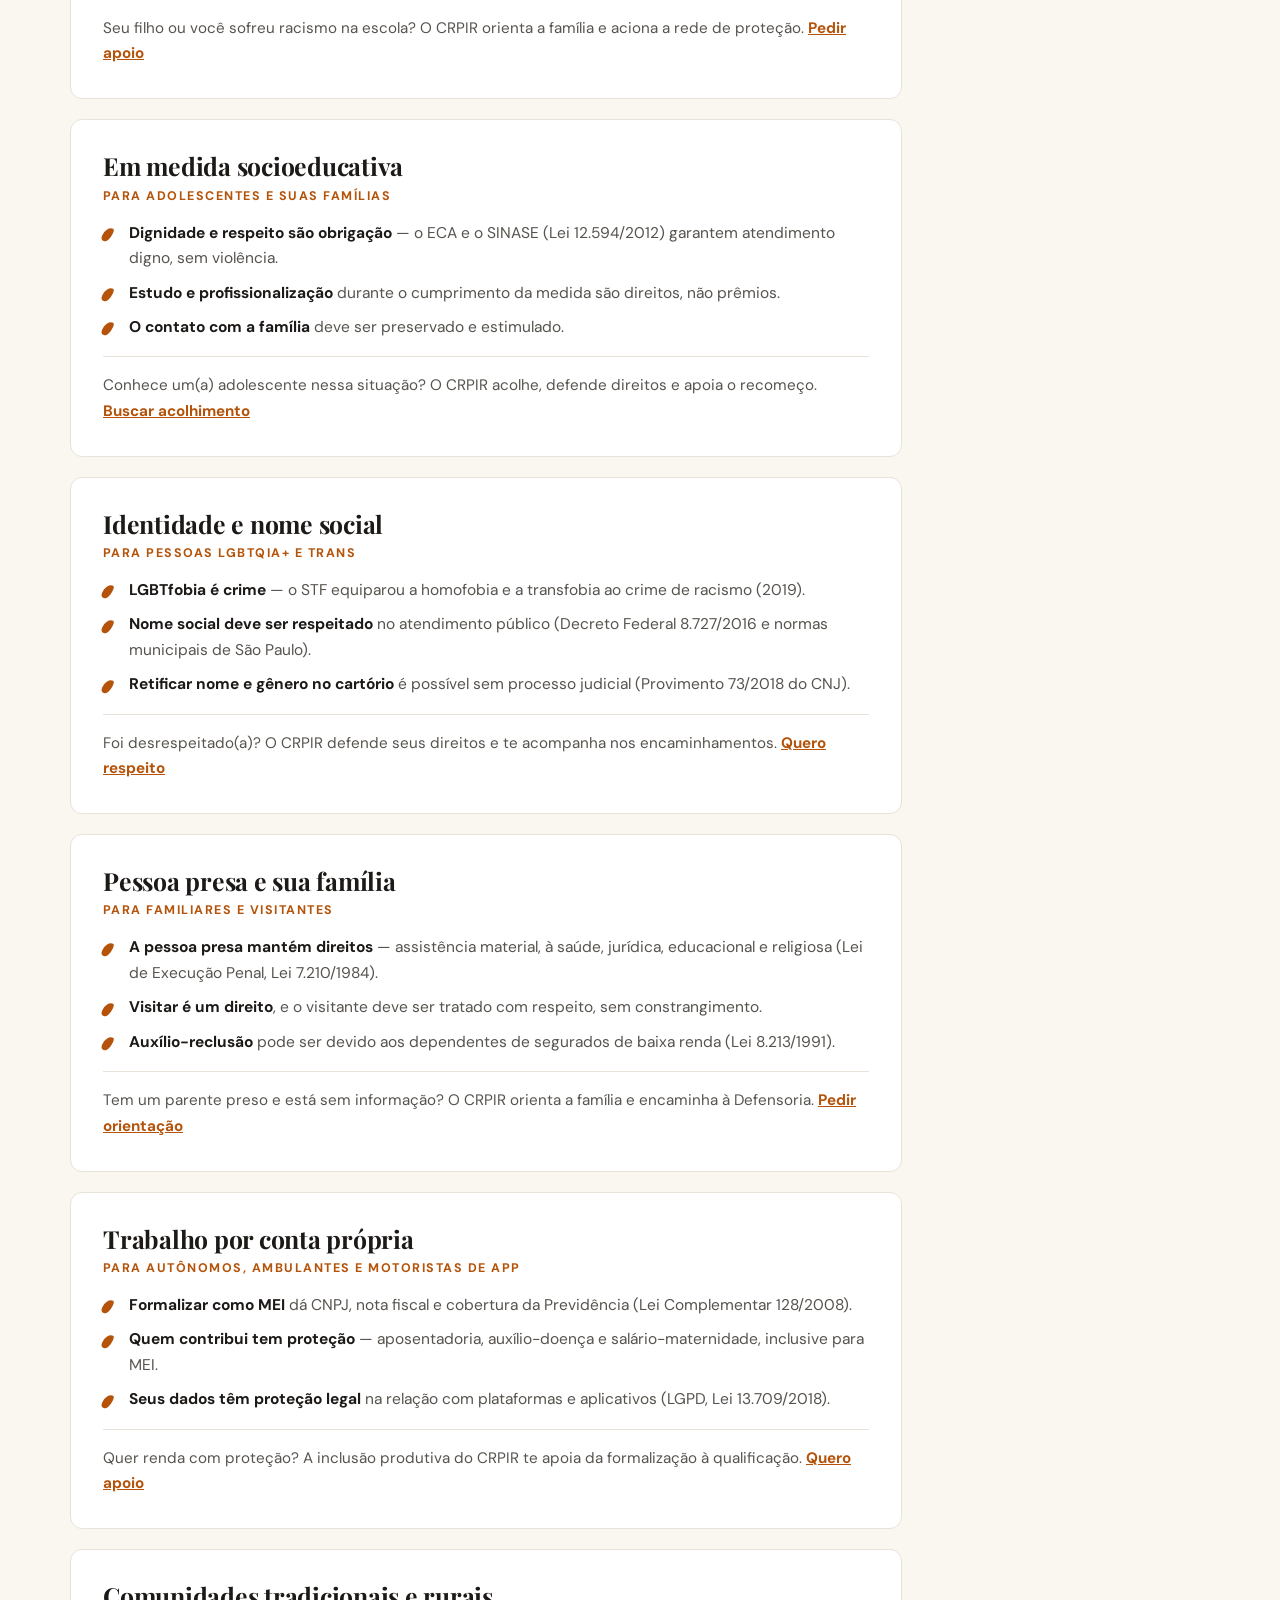
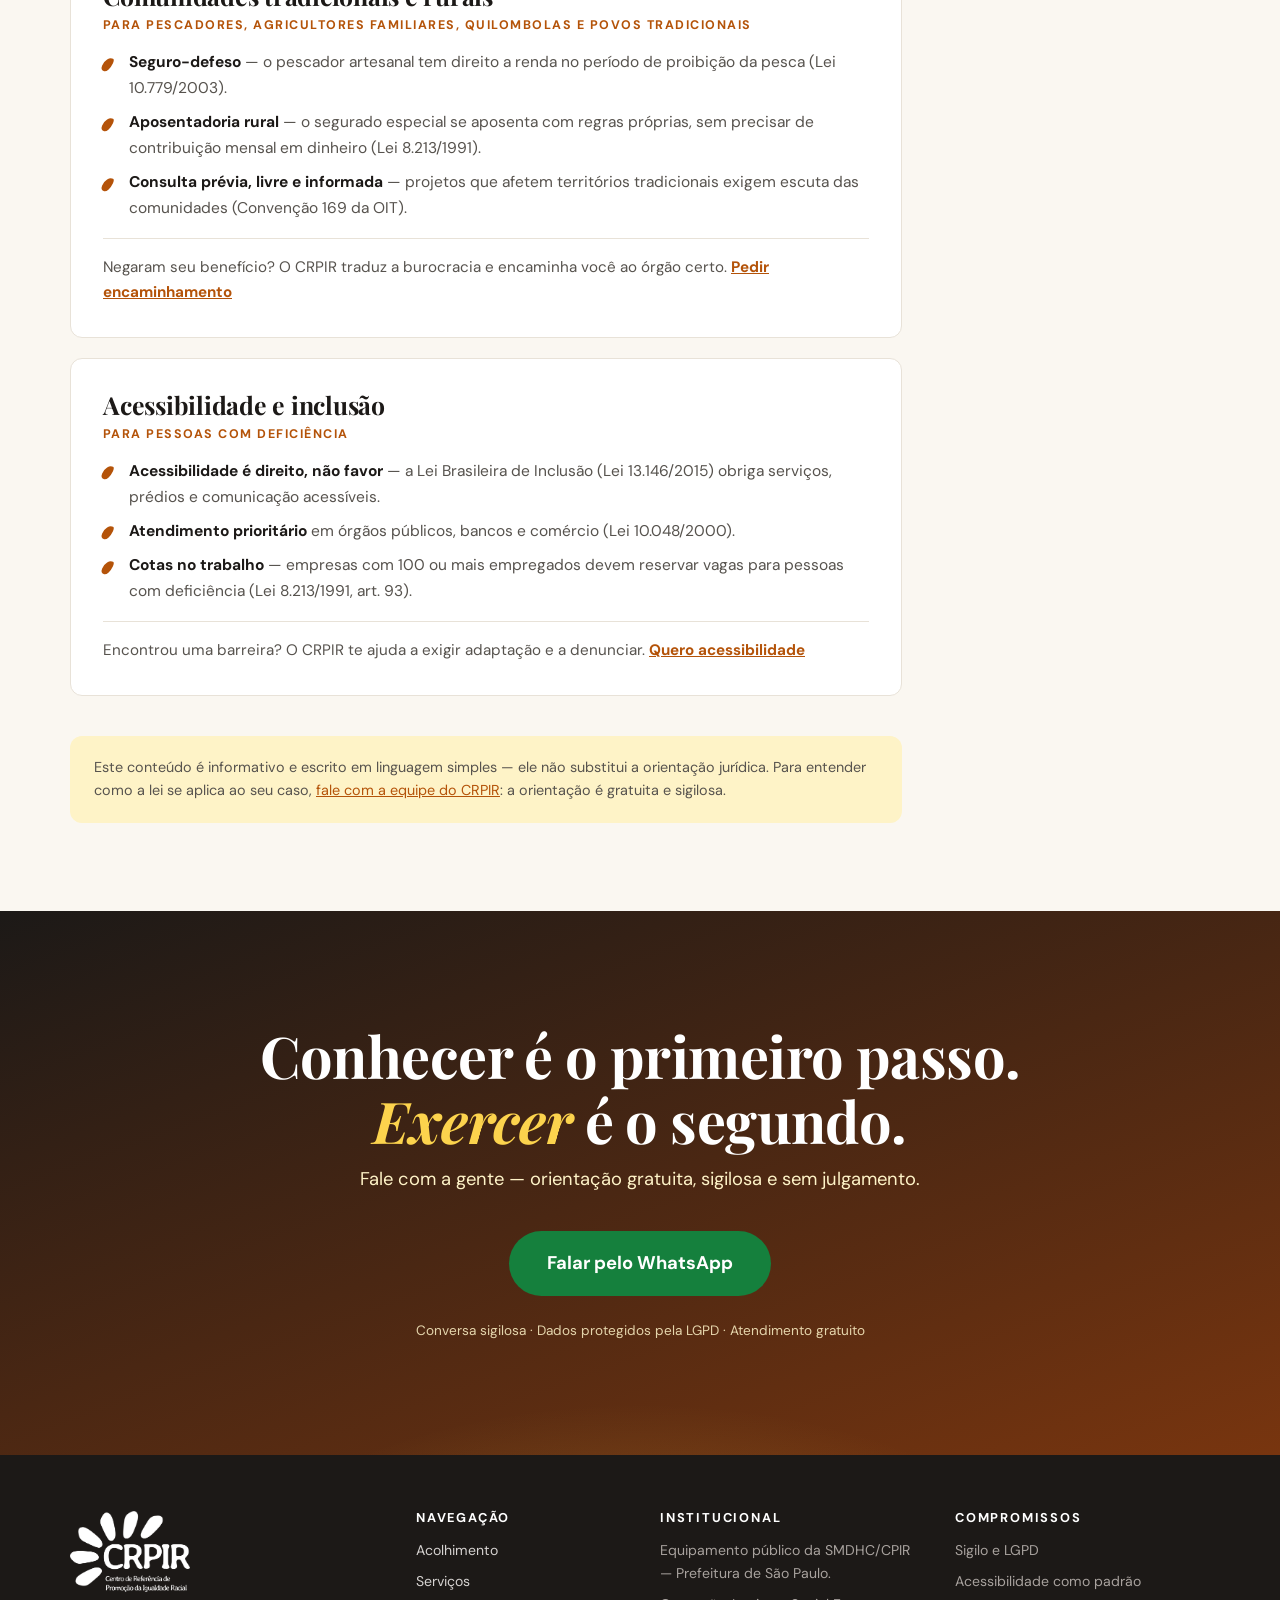
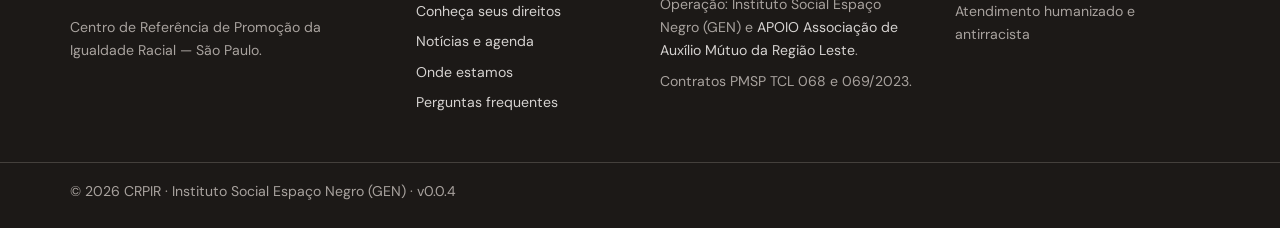
==== commit bac6a02b: "feat: APOIO no rodapé e nos dados de SEO, com link para apoio-sp.org.br - Rodapé das três páginas ci" ====
--- a/direitos.html
+++ b/direitos.html
@@ -7,7 +7,7 @@
   <title>Conheça seus direitos — CRPIR São Paulo | Leis contra racismo, LGBTfobia e discriminação</title>
   <meta name="description" content="Racismo é crime. Conheça em linguagem simples os seus direitos: abordagem policial, escola, nome social, pessoa presa e família, trabalho, comunidades tradicionais e pessoas com deficiência. Orientação gratuita do CRPIR.">
   <meta name="robots" content="index, follow">
-  <meta name="author" content="Instituto Social Espaço Negro (GEN)">
+  <meta name="author" content="Instituto Social Espaço Negro (GEN) e APOIO Associação de Auxílio Mútuo da Região Leste">
   <link rel="canonical" href="https://crpir.com.br/direitos.html">
 
   <meta property="og:type" content="article">
@@ -234,7 +234,7 @@
       <div class="rodape__col">
         <h3>Institucional</h3>
         <p>Equipamento público da SMDHC/CPIR — Prefeitura de São Paulo.</p>
-        <p>Operação: Instituto Social Espaço Negro (GEN).</p>
+        <p>Operação: Instituto Social Espaço Negro (GEN) e <a href="https://www.apoio-sp.org.br/" rel="noopener" target="_blank">APOIO Associação de Auxílio Mútuo da Região Leste</a>.</p>
         <p>Contratos PMSP TCL 068 e 069/2023.</p>
       </div>
       <div class="rodape__col">
@@ -246,7 +246,7 @@
     </div>
     <div class="rodape__base">
       <div class="container">
-        <p>© <span id="ano-atual">2026</span> CRPIR · Instituto Social Espaço Negro (GEN) · v0.0.3</p>
+        <p>© <span id="ano-atual">2026</span> CRPIR · Instituto Social Espaço Negro (GEN) · v0.0.4</p>
       </div>
     </div>
   </footer>
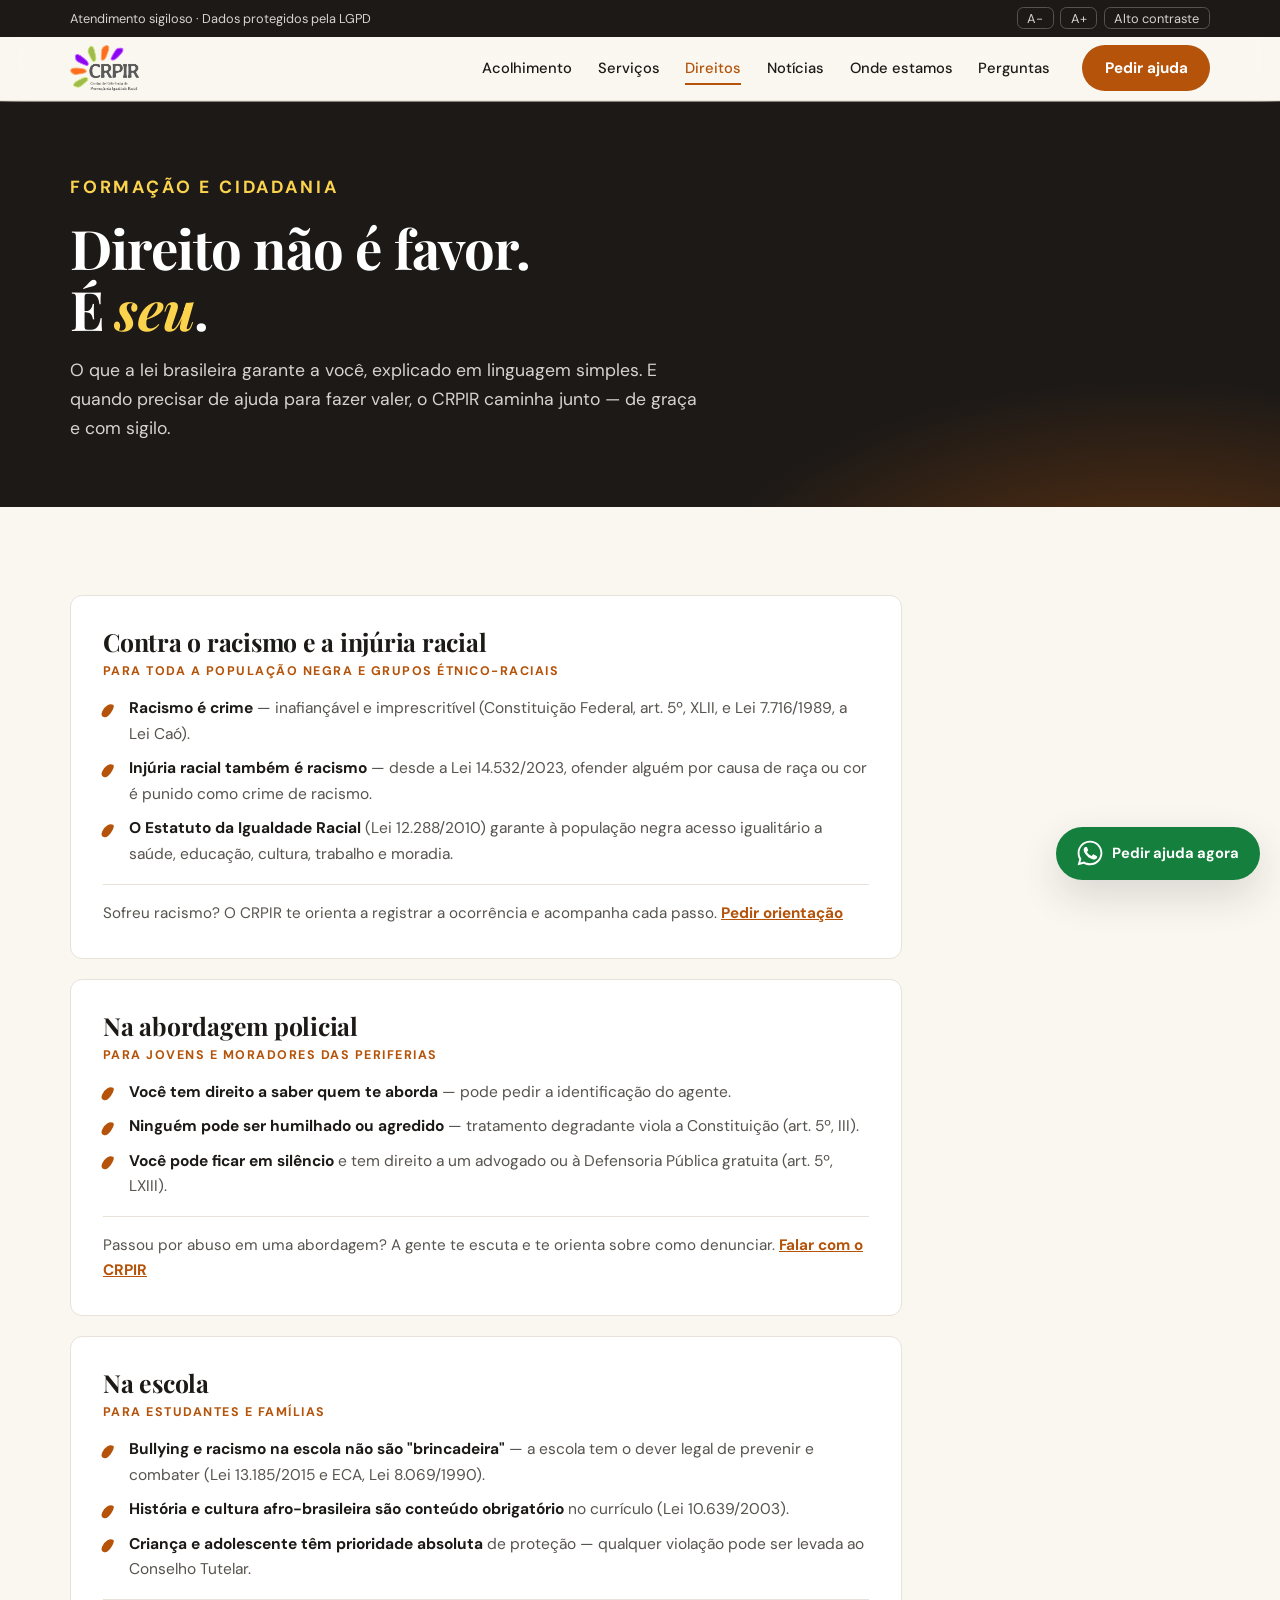
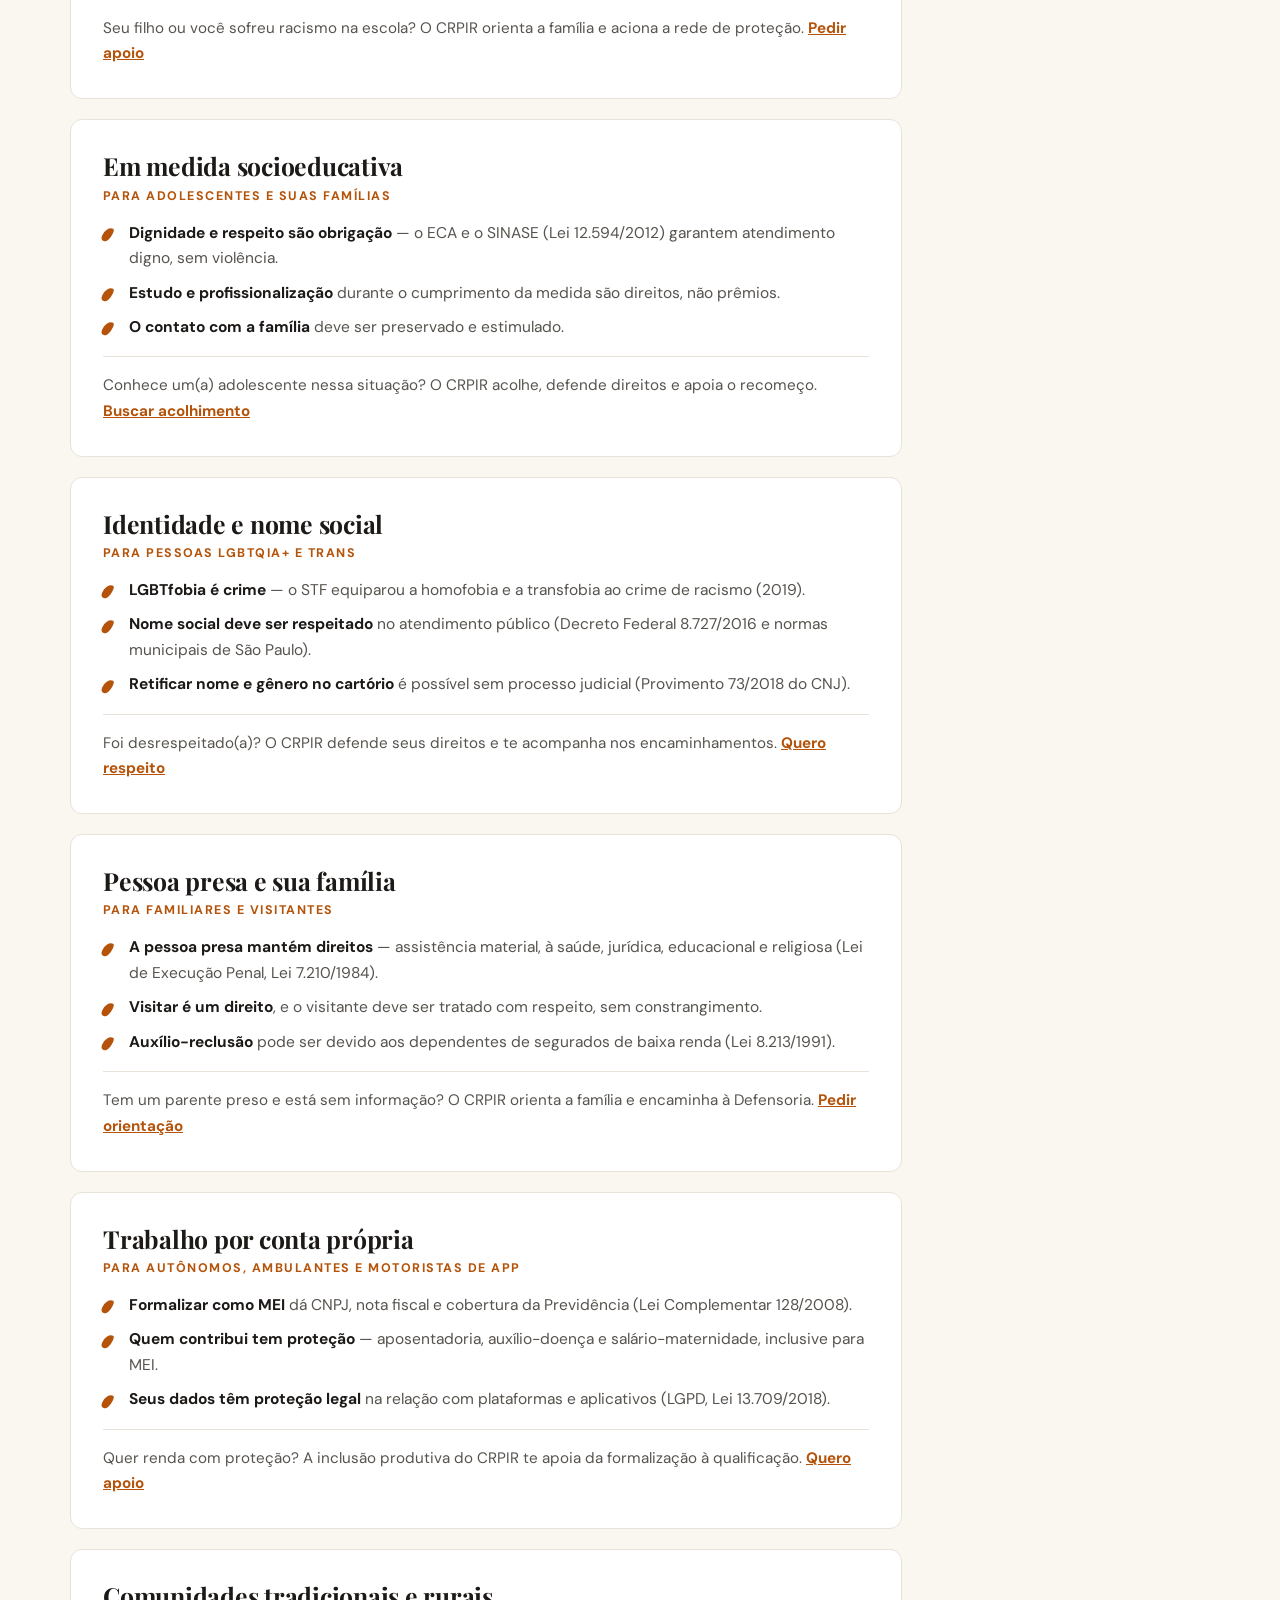
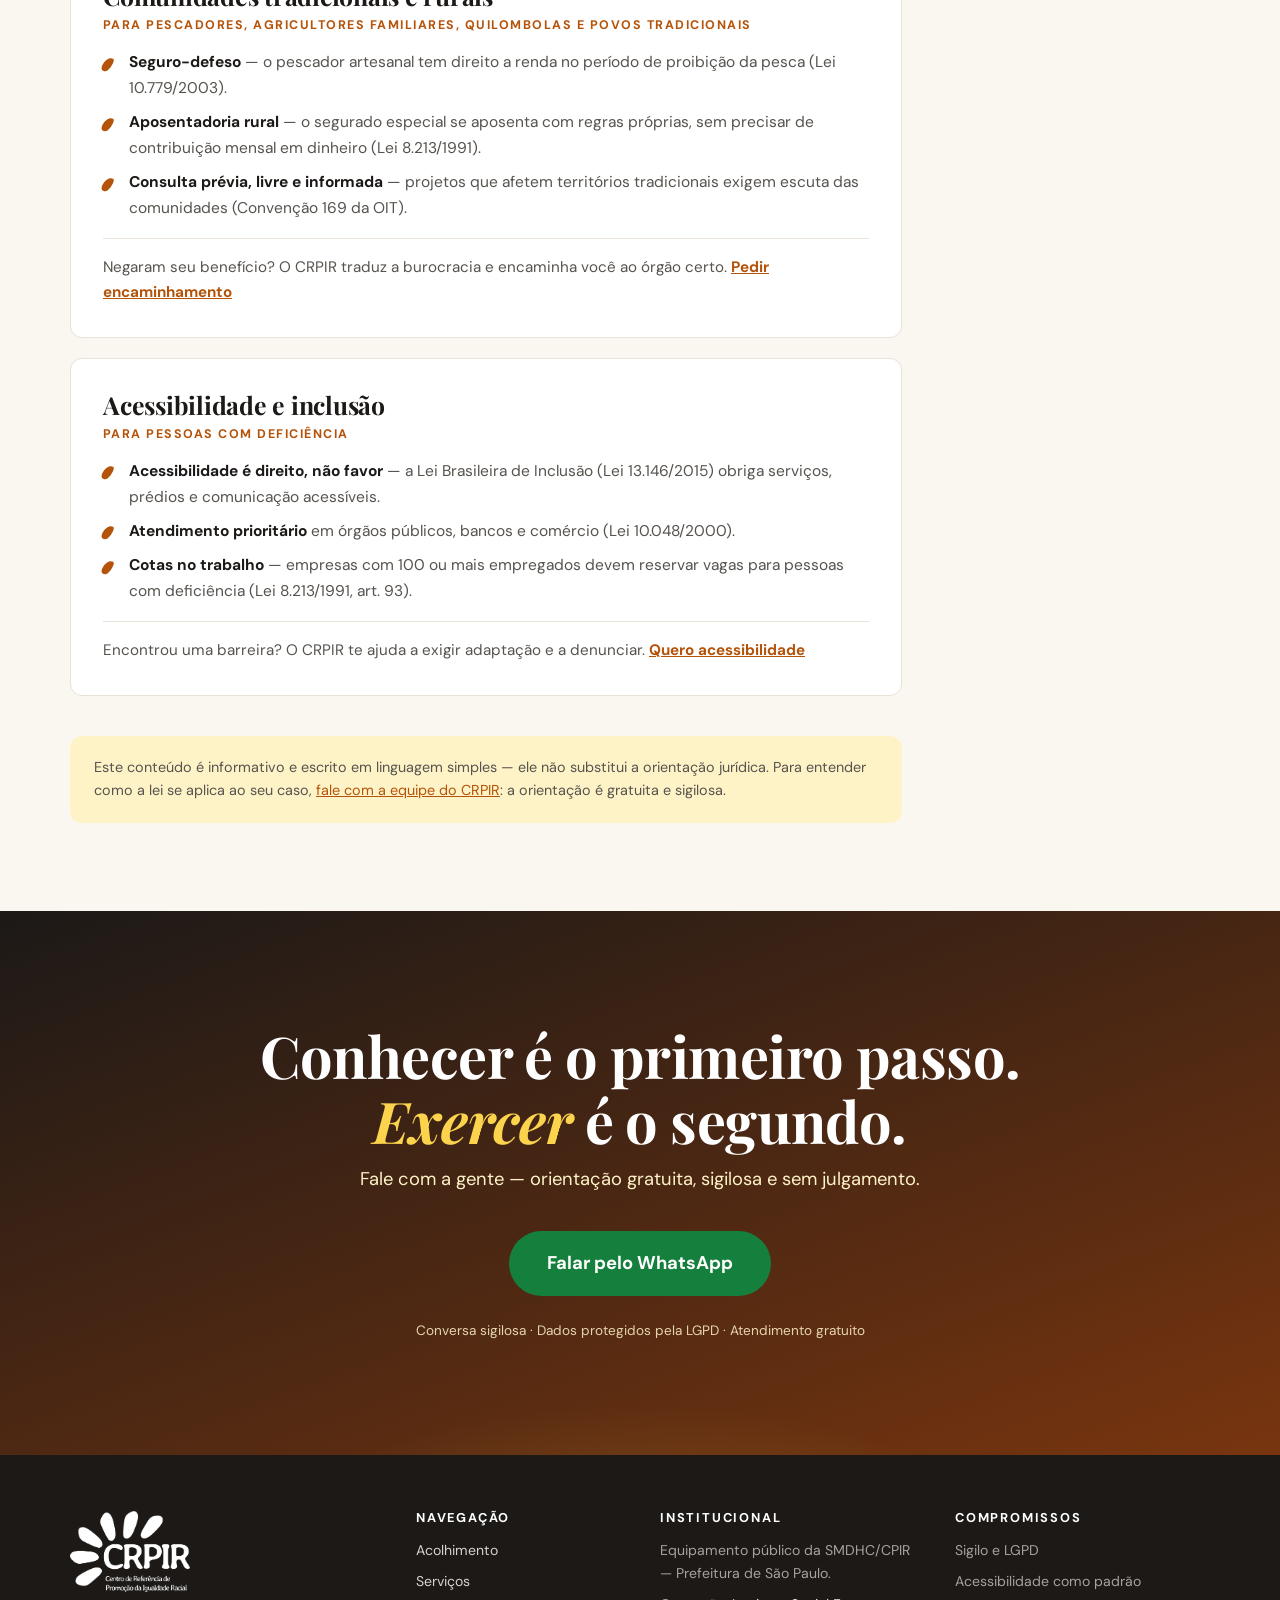
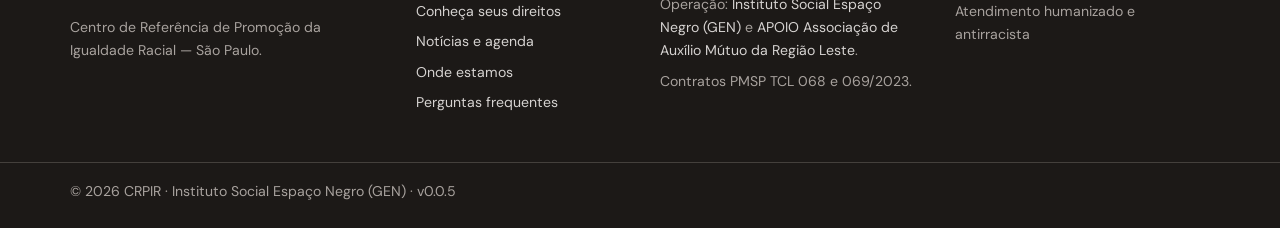
==== commit 893fe2bf: "feat: link do GEN, links das operadoras sem sublinhado e abrindo em nova aba - GEN linkado para grup" ====
--- a/direitos.html
+++ b/direitos.html
@@ -234,7 +234,7 @@
       <div class="rodape__col">
         <h3>Institucional</h3>
         <p>Equipamento público da SMDHC/CPIR — Prefeitura de São Paulo.</p>
-        <p>Operação: Instituto Social Espaço Negro (GEN) e <a href="https://www.apoio-sp.org.br/" rel="noopener" target="_blank">APOIO Associação de Auxílio Mútuo da Região Leste</a>.</p>
+        <p>Operação: <a href="https://www.grupoespaconegro.org.br/" rel="noopener" target="_blank">Instituto Social Espaço Negro (GEN)</a> e <a href="https://www.apoio-sp.org.br/" rel="noopener" target="_blank">APOIO Associação de Auxílio Mútuo da Região Leste</a>.</p>
         <p>Contratos PMSP TCL 068 e 069/2023.</p>
       </div>
       <div class="rodape__col">
@@ -246,7 +246,7 @@
     </div>
     <div class="rodape__base">
       <div class="container">
-        <p>© <span id="ano-atual">2026</span> CRPIR · Instituto Social Espaço Negro (GEN) · v0.0.4</p>
+        <p>© <span id="ano-atual">2026</span> CRPIR · Instituto Social Espaço Negro (GEN) · v0.0.5</p>
       </div>
     </div>
   </footer>
--- a/css/style.css
+++ b/css/style.css
@@ -793,6 +793,9 @@
 }
 .quem-somos__texto p { margin-bottom: 1.1rem; }
 .quem-somos__texto strong { color: var(--tinta); }
+.quem-somos__texto a { text-decoration: none; }
+.quem-somos__texto a:hover strong,
+.quem-somos__texto a:hover { color: var(--ambar); }
 .quem-somos__contratos { font-size: 0.88rem; color: var(--ambar-escuro); }
 
 .quem-somos__citacao blockquote p {
